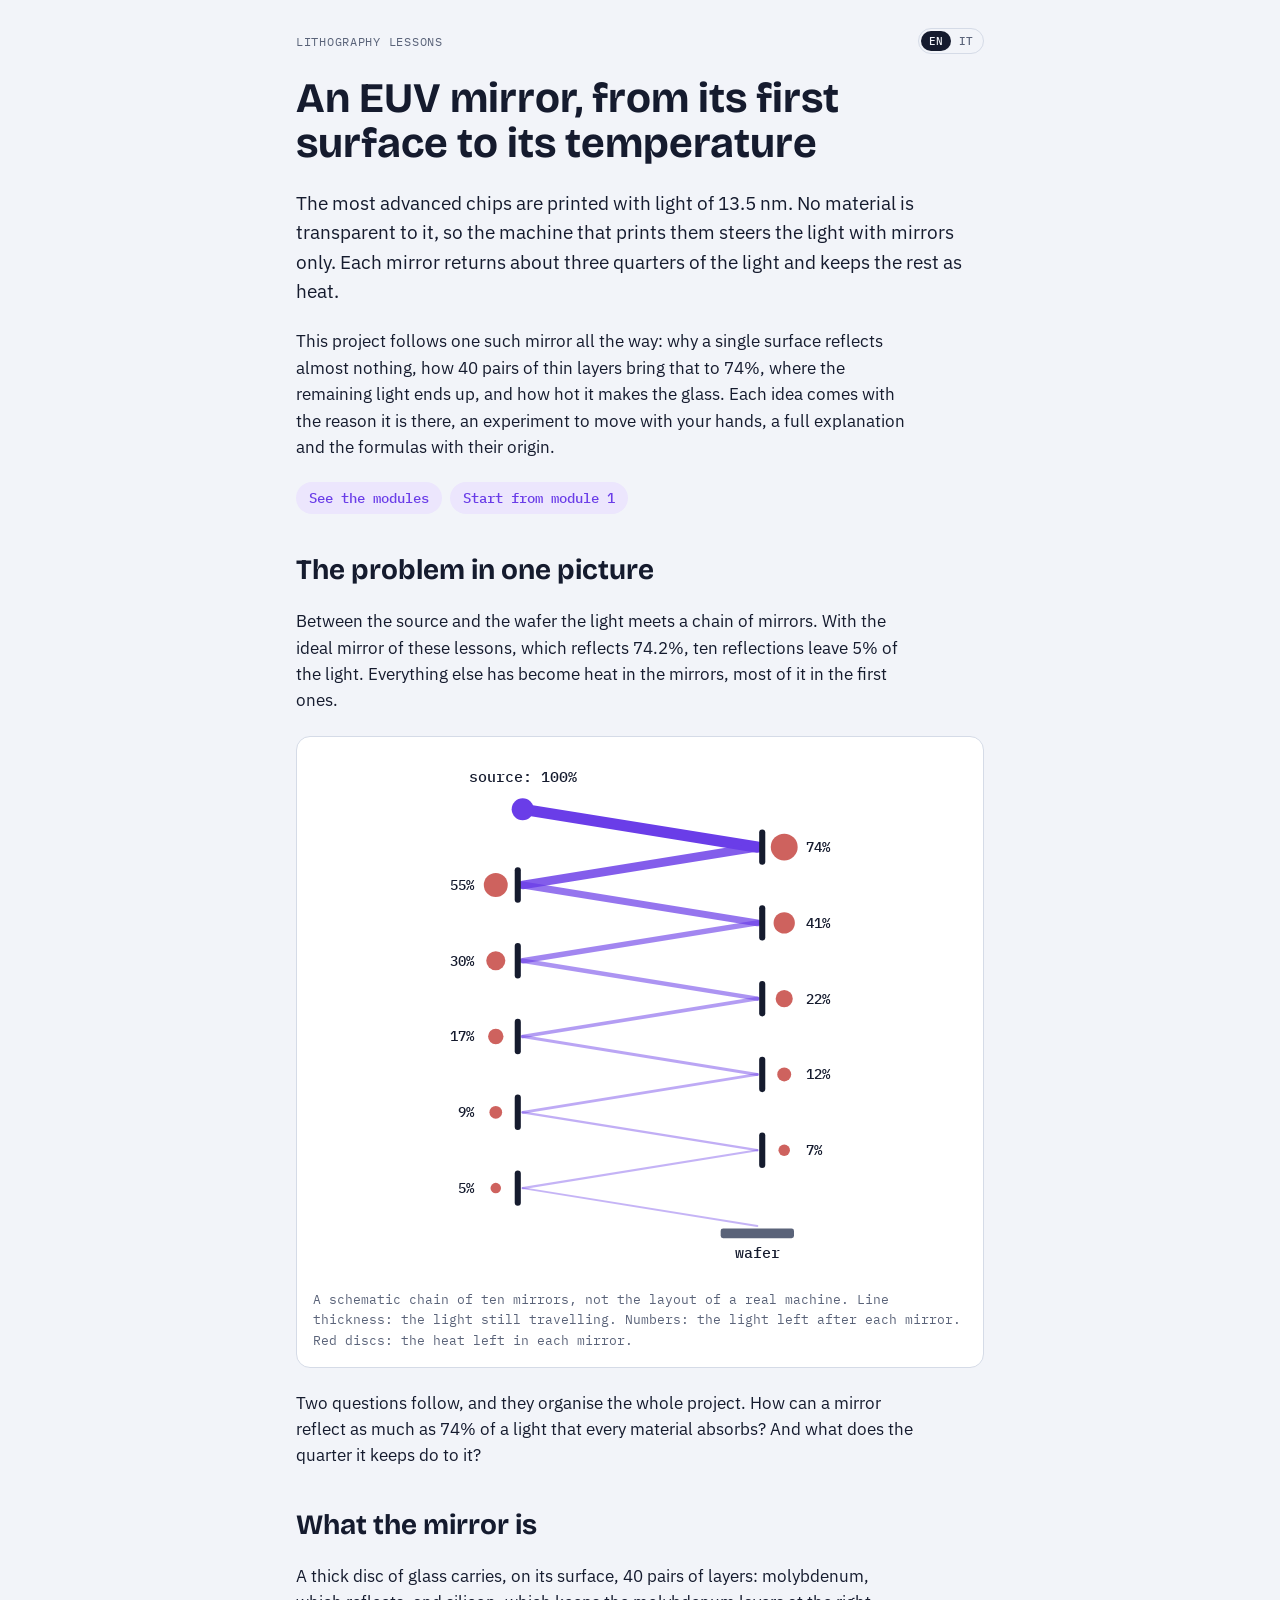
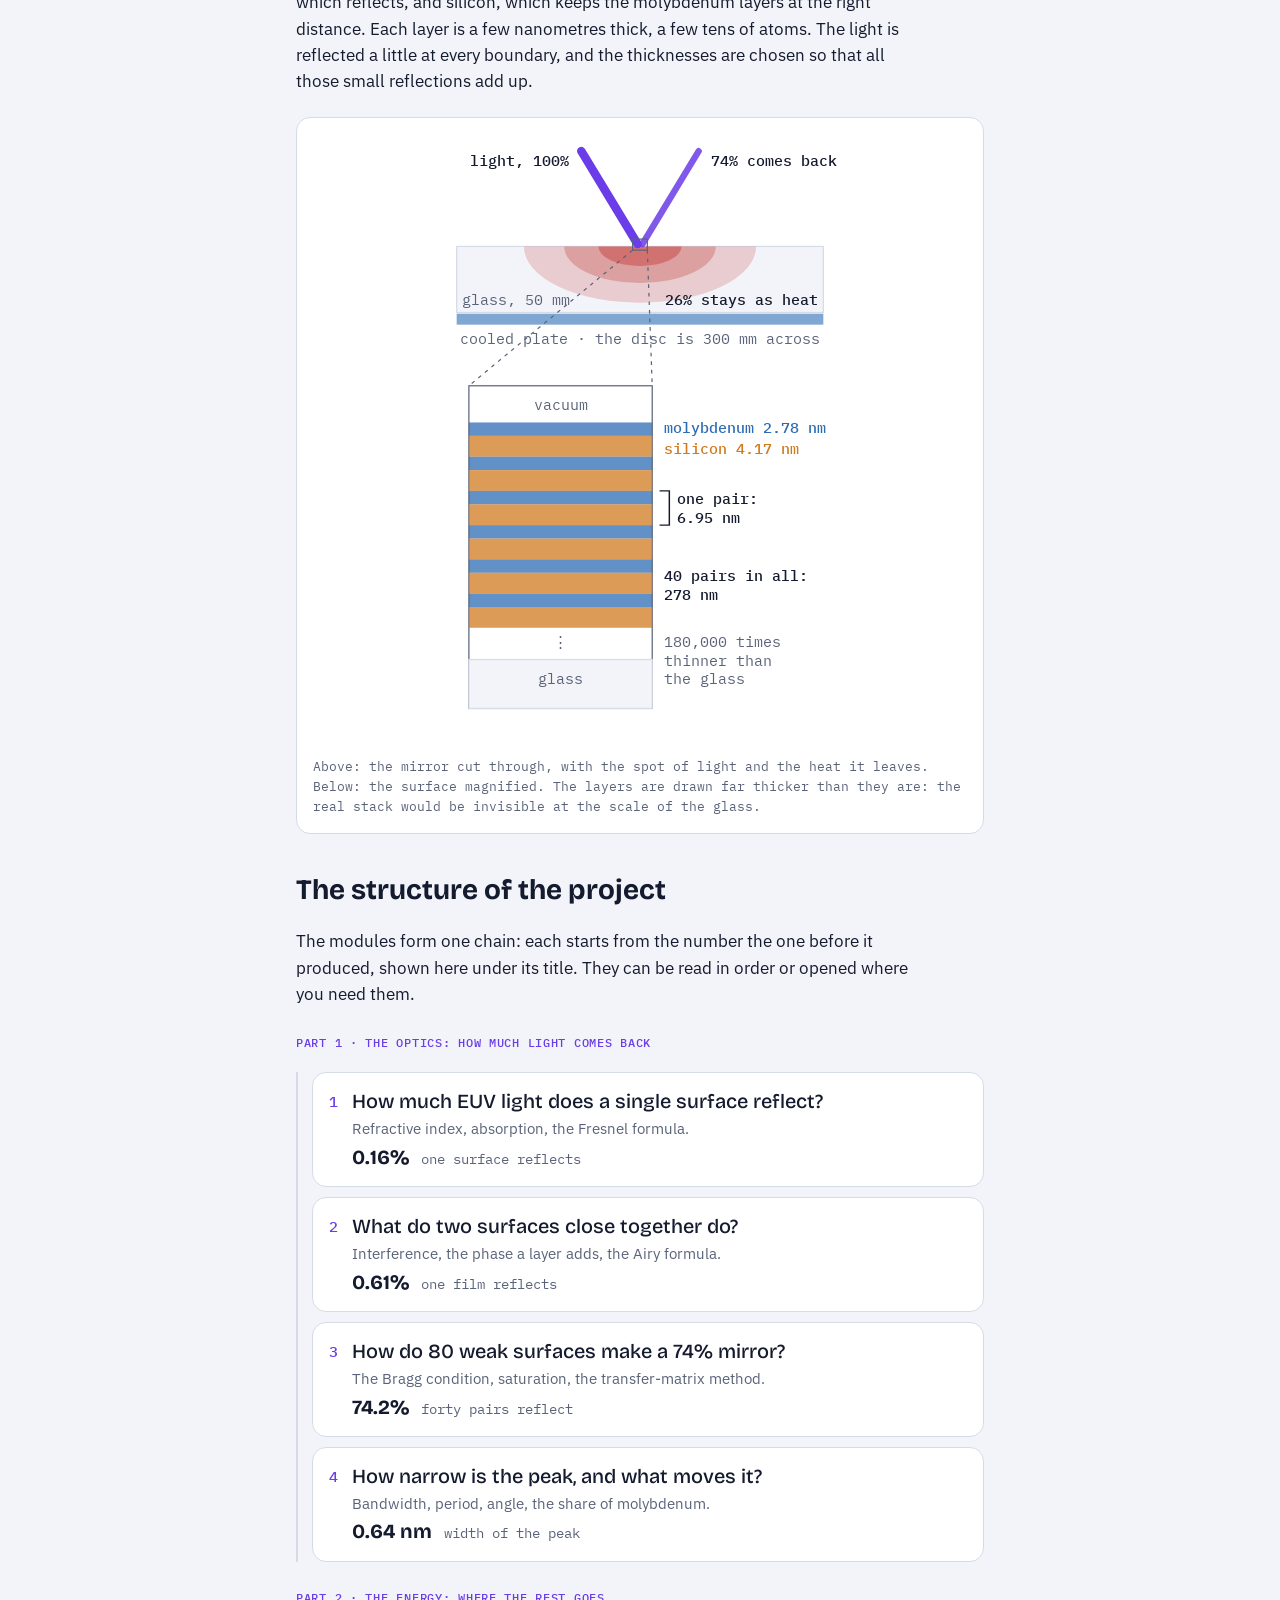
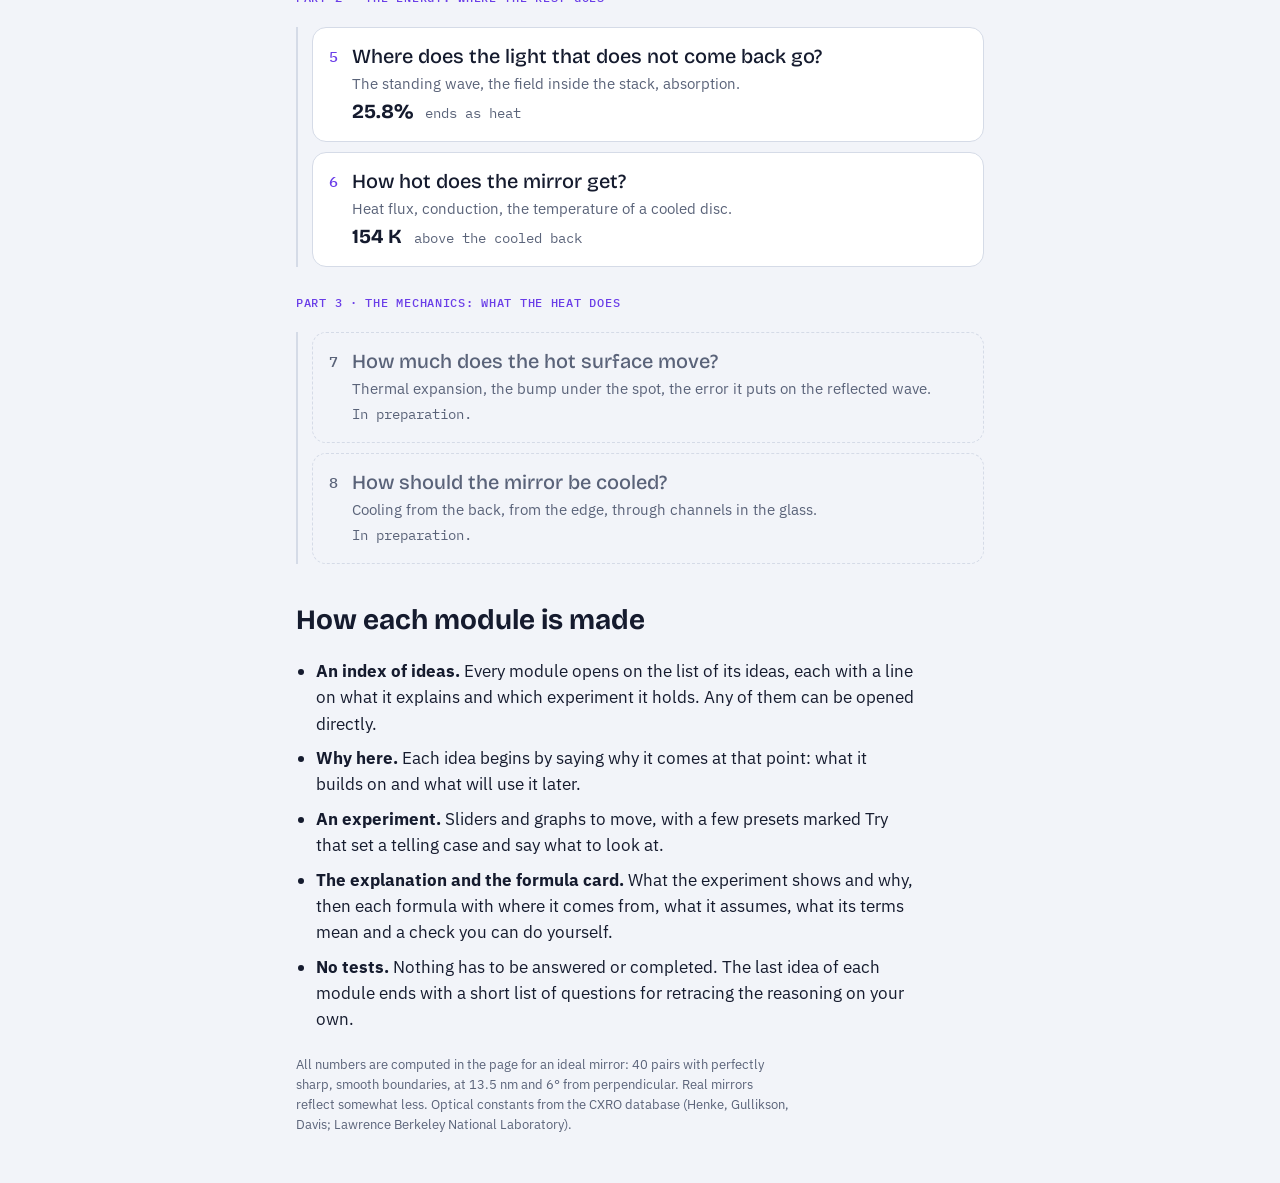
==== index.html @ 7a35fd62 "Rebuild the home page around the project and its structure Explains what the project follows, with t" ====
<!doctype html>
<html lang="en">
<head>
<meta charset="utf-8">
<meta name="viewport" content="width=device-width, initial-scale=1, viewport-fit=cover">
<title>Lithography Lessons</title>
<meta name="description" content="Interactive lessons on an EUV multilayer mirror: from the reflection of one surface to the heat it absorbs and its temperature.">
<meta name="theme-color" content="#F2F4F9" media="(prefers-color-scheme: light)">
<meta name="theme-color" content="#0E1220" media="(prefers-color-scheme: dark)">
<meta name="mobile-web-app-capable" content="yes">
<meta name="apple-mobile-web-app-capable" content="yes">
<meta name="apple-mobile-web-app-status-bar-style" content="default">
<meta name="apple-mobile-web-app-title" content="Litho Lessons">
<link rel="apple-touch-icon" href="icon-180.png">
<link rel="icon" href="icon-180.png">
<link rel="stylesheet" href="https://fonts.googleapis.com/css2?family=Bricolage+Grotesque:opsz,wght@12..96,500;12..96,700&family=IBM+Plex+Sans:wght@400;500;600&family=IBM+Plex+Mono:wght@400;500&display=swap">
<style>
:root {
  color-scheme: light;
  --bg: #F2F4F9; --surface: #FFFFFF; 
  --ink: #151B2E; --muted: #5A6379; --line: #D5DBE7;
  --accent: #6A3DE8; --accent-ink: #FFFFFF; --accent-soft: #ECE6FD;
  --mo: #2C6CB4; --si: #D07A1F;
  --good: #1B8656; --good-soft: #E0F3EA; --bad: #C23B36; --bad-soft: #FBE7E5;
  --display: "Bricolage Grotesque", "Trebuchet MS", sans-serif;
  --body: "IBM Plex Sans", "Segoe UI", system-ui, sans-serif;
  --mono: "IBM Plex Mono", ui-monospace, Menlo, monospace;
}
@media (prefers-color-scheme: dark) { :root:not([data-theme="light"]) {
  --bg: #0E1220; --surface: #171C2D; 
  --ink: #E8EBF5; --muted: #9AA3B9; --line: #2B3248;
  --accent: #A186FF; --accent-ink: #120B2E; --accent-soft: #261F47;
  --mo: #72AAE9; --si: #F0A558;
  --good: #4FC78D; --good-soft: #153527; --bad: #F27C74; --bad-soft: #3D1B1A;
  color-scheme: dark } }
:root[data-theme="dark"] {
  --bg: #0E1220; --surface: #171C2D; 
  --ink: #E8EBF5; --muted: #9AA3B9; --line: #2B3248;
  --accent: #A186FF; --accent-ink: #120B2E; --accent-soft: #261F47;
  --mo: #72AAE9; --si: #F0A558;
  --good: #4FC78D; --good-soft: #153527; --bad: #F27C74; --bad-soft: #3D1B1A;
  color-scheme: dark }

* { box-sizing: border-box; }
body { margin: 0; background: var(--bg); color: var(--ink); font-family: var(--body); font-size: 17px; line-height: 1.55; }
main { max-width: 720px; margin: 0 auto; padding: calc(28px + env(safe-area-inset-top, 0px)) 16px calc(48px + env(safe-area-inset-bottom, 0px)); display: flex; flex-direction: column; gap: 22px; }
main > * { min-width: 0; }
.bar { display: flex; justify-content: space-between; align-items: center; gap: 12px; }
.lang { display: inline-flex; border: 1px solid var(--line); border-radius: 999px; padding: 2px; }
.lang button { font: 500 11px var(--mono); border: 0; background: none; color: var(--muted); padding: 3px 8px; border-radius: 999px; cursor: pointer; }
.lang button[aria-pressed="true"] { background: var(--ink); color: var(--bg); }
.eyebrow { font: 12px var(--mono); letter-spacing: .06em; text-transform: uppercase; color: var(--muted); }
h1 { font-family: var(--display); font-weight: 700; font-size: clamp(30px, 6vw, 42px); line-height: 1.08; margin: 0; text-wrap: balance; }
h2 { font-family: var(--display); font-weight: 700; font-size: clamp(22px, 4.4vw, 28px); line-height: 1.15; margin: 18px 0 0; text-wrap: balance; }
p { margin: 0; max-width: 62ch; }
.lead { font-size: 19px; }
.jump { display: flex; flex-wrap: wrap; gap: 8px; }
.jump a { font: 500 14px var(--mono); color: var(--accent); background: var(--accent-soft); border-radius: 999px; padding: 7px 13px; text-decoration: none; }
figure { margin: 0; background: var(--surface); border: 1px solid var(--line); border-radius: 14px; padding: 16px; display: flex; flex-direction: column; gap: 12px; }
figure svg { display: block; width: 100%; max-width: 440px; height: auto; margin: 0 auto; }
figcaption { font-size: 13px; color: var(--muted); font-family: var(--mono); }
svg text { font: 500 12px var(--mono); fill: var(--ink); }
svg text.dim { fill: var(--muted); font-weight: 400; }
svg text.num { font-size: 11.5px; }
svg text.tmo { fill: var(--mo); } svg text.tsi { fill: var(--si); }
svg .beam { stroke: var(--accent); stroke-linecap: round; }
svg .src { fill: var(--accent); }
svg .mir { stroke: var(--ink); stroke-width: 5; stroke-linecap: round; }
svg .heat, svg .hot { fill: var(--bad); }
svg .heat { opacity: .8; }
svg .wafer { fill: var(--muted); }
svg .glass { fill: var(--bg); stroke: var(--line); }
svg .cool { fill: var(--mo); opacity: .6; }
svg .mo { fill: var(--mo); opacity: .75; } svg .si { fill: var(--si); opacity: .75; }
svg .zoom, svg .panel { fill: none; stroke: var(--muted); stroke-width: 1; }
svg .zl { stroke: var(--muted); stroke-width: 1; stroke-dasharray: 3 4; }
svg .brace { fill: none; stroke: var(--ink); stroke-width: 1.2; }
.part { font: 500 12px var(--mono); letter-spacing: .06em; text-transform: uppercase; color: var(--accent); margin-top: 6px; }
.list { list-style: none; margin: 0; padding: 0 0 0 14px; display: flex; flex-direction: column; gap: 10px; border-left: 2px solid var(--line); }
.mod { display: grid; grid-template-columns: auto 1fr; gap: 4px 14px; padding: 16px; border-radius: 14px; border: 1px solid var(--line); background: var(--surface); color: var(--ink); text-decoration: none; }
a.mod:hover { border-color: var(--accent); }
.mod .n { grid-row: span 3; font: 500 15px var(--mono); color: var(--accent); padding-top: 3px; }
.mod b { font-family: var(--display); font-weight: 500; font-size: 20px; line-height: 1.2; }
.mod .what { color: var(--muted); font-size: 15px; }
.mod .key { font-size: 14px; font-family: var(--mono); color: var(--muted); }
.mod .key strong { font: 700 20px var(--display); color: var(--ink); margin-right: 4px; }
.mod .key em { font-style: normal; }
.mod.soon { background: transparent; border-style: dashed; }
.mod.soon .n, .mod.soon b { color: var(--muted); }
.how { margin: 0; padding-left: 1.2em; display: flex; flex-direction: column; gap: 8px; max-width: 62ch; }
.foot { font-size: 13px; color: var(--muted); }
:focus-visible { outline: 3px solid var(--accent); outline-offset: 2px; }
</style>
</head>
<body>
<main>
  <div class="bar"><div class="eyebrow">Lithography Lessons</div><span class="lang" id="t-lang" role="group" aria-label="Language"><button data-l="en">EN</button><button data-l="it">IT</button></span></div>
  <h1>An EUV mirror, from its first surface to its temperature</h1>
  <p class="lead">The most advanced chips are printed with light of 13.5 nm. No material is transparent to it, so the machine that prints them steers the light with mirrors only. Each mirror returns about three quarters of the light and keeps the rest as heat.</p>
  <p>This project follows one such mirror all the way: why a single surface reflects almost nothing, how 40 pairs of thin layers bring that to 74%, where the remaining light ends up, and how hot it makes the glass. Each idea comes with the reason it is there, an experiment to move with your hands, a full explanation and the formulas with their origin.</p>
  <div class="jump"><a href="#map">See the modules</a><a href="module-1.html">Start from module 1</a></div>
  <h2>The problem in one picture</h2>
  <p>Between the source and the wafer the light meets a chain of mirrors. With the ideal mirror of these lessons, which reflects 74.2%, ten reflections leave 5% of the light. Everything else has become heat in the mirrors, most of it in the first ones.</p>
  <figure>
    <svg viewBox="0 0 360 430" role="img" aria-labelledby="f1t"><title id="f1t">Light bouncing along ten mirrors, weaker after each one, with the heat left in each mirror.</title>
    <line class="beam" x1="84" y1="46" x2="276" y2="77" stroke-width="9.2" opacity="1.00"/>
    <line class="beam" x1="276" y1="77" x2="84" y2="108" stroke-width="7.1" opacity="0.83"/>
    <line class="beam" x1="84" y1="108" x2="276" y2="139" stroke-width="5.6" opacity="0.71"/>
    <line class="beam" x1="276" y1="139" x2="84" y2="170" stroke-width="4.5" opacity="0.62"/>
    <line class="beam" x1="84" y1="170" x2="276" y2="201" stroke-width="3.6" opacity="0.55"/>
    <line class="beam" x1="276" y1="201" x2="84" y2="232" stroke-width="3.0" opacity="0.50"/>
    <line class="beam" x1="84" y1="232" x2="276" y2="263" stroke-width="2.5" opacity="0.46"/>
    <line class="beam" x1="276" y1="263" x2="84" y2="294" stroke-width="2.2" opacity="0.43"/>
    <line class="beam" x1="84" y1="294" x2="276" y2="325" stroke-width="1.9" opacity="0.41"/>
    <line class="beam" x1="276" y1="325" x2="84" y2="356" stroke-width="1.7" opacity="0.39"/>
    <line class="beam" x1="84" y1="356" x2="276" y2="387" stroke-width="1.6" opacity="0.38"/>
    <circle class="src" cx="84" cy="46" r="9"/>
    <text x="84" y="24" text-anchor="middle">source: 100%</text>
    <line class="mir" x1="280" y1="65" x2="280" y2="89"/>
    <circle class="heat" cx="298" cy="77" r="11.0"/>
    <text class="num" x="316" y="81" text-anchor="start">74%</text>
    <line class="mir" x1="80" y1="96" x2="80" y2="120"/>
    <circle class="heat" cx="62" cy="108" r="9.8"/>
    <text class="num" x="44" y="112" text-anchor="end">55%</text>
    <line class="mir" x1="280" y1="127" x2="280" y2="151"/>
    <circle class="heat" cx="298" cy="139" r="8.7"/>
    <text class="num" x="316" y="143" text-anchor="start">41%</text>
    <line class="mir" x1="80" y1="158" x2="80" y2="182"/>
    <circle class="heat" cx="62" cy="170" r="7.8"/>
    <text class="num" x="44" y="174" text-anchor="end">30%</text>
    <line class="mir" x1="280" y1="189" x2="280" y2="213"/>
    <circle class="heat" cx="298" cy="201" r="7.0"/>
    <text class="num" x="316" y="205" text-anchor="start">22%</text>
    <line class="mir" x1="80" y1="220" x2="80" y2="244"/>
    <circle class="heat" cx="62" cy="232" r="6.3"/>
    <text class="num" x="44" y="236" text-anchor="end">17%</text>
    <line class="mir" x1="280" y1="251" x2="280" y2="275"/>
    <circle class="heat" cx="298" cy="263" r="5.7"/>
    <text class="num" x="316" y="267" text-anchor="start">12%</text>
    <line class="mir" x1="80" y1="282" x2="80" y2="306"/>
    <circle class="heat" cx="62" cy="294" r="5.2"/>
    <text class="num" x="44" y="298" text-anchor="end">9%</text>
    <line class="mir" x1="280" y1="313" x2="280" y2="337"/>
    <circle class="heat" cx="298" cy="325" r="4.7"/>
    <text class="num" x="316" y="329" text-anchor="start">7%</text>
    <line class="mir" x1="80" y1="344" x2="80" y2="368"/>
    <circle class="heat" cx="62" cy="356" r="4.3"/>
    <text class="num" x="44" y="360" text-anchor="end">5%</text>
    <rect class="wafer" x="246" y="389" width="60" height="8" rx="2"/>
    <text x="276" y="413" text-anchor="middle">wafer</text>
    </svg>
    <figcaption>A schematic chain of ten mirrors, not the layout of a real machine. Line thickness: the light still travelling. Numbers: the light left after each mirror. Red discs: the heat left in each mirror.</figcaption>
  </figure>
  <p>Two questions follow, and they organise the whole project. How can a mirror reflect as much as 74% of a light that every material absorbs? And what does the quarter it keeps do to it?</p>
  <h2>What the mirror is</h2>
  <p>A thick disc of glass carries, on its surface, 40 pairs of layers: molybdenum, which reflects, and silicon, which keeps the molybdenum layers at the right distance. Each layer is a few nanometres thick, a few tens of atoms. The light is reflected a little at every boundary, and the thicknesses are chosen so that all those small reflections add up.</p>
  <figure>
    <svg viewBox="0 0 360 500" role="img" aria-labelledby="f2t"><title id="f2t">A disc of glass on a cooled plate, with a magnified view of the 40 pairs of layers on its surface.</title>
    <defs><clipPath id="gl"><rect x="30" y="92" width="300" height="54"/></clipPath></defs>
    <rect class="glass" x="30" y="92" width="300" height="54"/>
    <ellipse class="hot" cx="180" cy="92" rx="95" ry="46" opacity="0.22" clip-path="url(#gl)"/>
    <ellipse class="hot" cx="180" cy="92" rx="62" ry="30" opacity="0.3" clip-path="url(#gl)"/>
    <ellipse class="hot" cx="180" cy="92" rx="34" ry="16" opacity="0.45" clip-path="url(#gl)"/>
    <rect class="cool" x="30" y="147" width="300" height="9"/>
    <line class="beam" x1="132" y1="14" x2="178" y2="90" stroke-width="7"/><line class="beam" x1="182" y1="90" x2="228" y2="14" stroke-width="5.2" opacity=".85"/>
    <text x="122" y="26" text-anchor="end">light, 100%</text>
    <text x="238" y="26">74% comes back</text>
    <text x="326" y="140" text-anchor="end">26% stays as heat</text>
    <text class="dim" x="34" y="140">glass, 50 mm</text>
    <text class="dim" x="180" y="172" text-anchor="middle">cooled plate · the disc is 300 mm across</text>
    <rect class="zoom" x="174" y="86" width="12" height="9"/><line class="zl" x1="174" y1="95" x2="40" y2="206"/><line class="zl" x1="186" y1="95" x2="190" y2="206"/>
    <rect class="panel" x="40" y="206" width="150" height="264"/>
    <text class="dim" x="115" y="226" text-anchor="middle">vacuum</text>
    <rect class="mo" x="40" y="236" width="150" height="11"/><rect class="si" x="40" y="247" width="150" height="17"/>
    <rect class="mo" x="40" y="264" width="150" height="11"/><rect class="si" x="40" y="275" width="150" height="17"/>
    <rect class="mo" x="40" y="292" width="150" height="11"/><rect class="si" x="40" y="303" width="150" height="17"/>
    <rect class="mo" x="40" y="320" width="150" height="11"/><rect class="si" x="40" y="331" width="150" height="17"/>
    <rect class="mo" x="40" y="348" width="150" height="11"/><rect class="si" x="40" y="359" width="150" height="17"/>
    <rect class="mo" x="40" y="376" width="150" height="11"/><rect class="si" x="40" y="387" width="150" height="17"/>
    <text class="dim" x="115" y="420" text-anchor="middle">⋮</text>
    <rect class="glass" x="40" y="430" width="150" height="40"/>
    <text class="dim" x="115" y="450" text-anchor="middle">glass</text>
    <text x="200" y="245" class="tmo">molybdenum 2.78 nm</text><text x="200" y="262" class="tsi">silicon 4.17 nm</text>
    <path class="brace" d="M196 292 h8 v28 h-8"/><text x="210" y="303">one pair:</text><text x="210" y="318">6.95 nm</text>
    <text x="200" y="366">40 pairs in all:</text><text x="200" y="381">278 nm</text>
    <text class="dim" x="200" y="420">180,000 times</text><text class="dim" x="200" y="435">thinner than</text><text class="dim" x="200" y="450">the glass</text>
    </svg>
    <figcaption>Above: the mirror cut through, with the spot of light and the heat it leaves. Below: the surface magnified. The layers are drawn far thicker than they are: the real stack would be invisible at the scale of the glass.</figcaption>
  </figure>
  <h2 id="map">The structure of the project</h2>
  <p>The modules form one chain: each starts from the number the one before it produced, shown here under its title. They can be read in order or opened where you need them.</p>
  <div class="part">Part 1 · The optics: how much light comes back</div>
  <ul class="list">
    <li><a class="mod" href="module-1.html"><span class="n">1</span><b>How much EUV light does a single surface reflect?</b><span class="what">Refractive index, absorption, the Fresnel formula.</span><span class="key"><strong>0.16%</strong> <em>one surface reflects</em></span></a></li>
    <li><a class="mod" href="module-2.html"><span class="n">2</span><b>What do two surfaces close together do?</b><span class="what">Interference, the phase a layer adds, the Airy formula.</span><span class="key"><strong>0.61%</strong> <em>one film reflects</em></span></a></li>
    <li><a class="mod" href="module-3.html"><span class="n">3</span><b>How do 80 weak surfaces make a 74% mirror?</b><span class="what">The Bragg condition, saturation, the transfer-matrix method.</span><span class="key"><strong>74.2%</strong> <em>forty pairs reflect</em></span></a></li>
    <li><a class="mod" href="module-4.html"><span class="n">4</span><b>How narrow is the peak, and what moves it?</b><span class="what">Bandwidth, period, angle, the share of molybdenum.</span><span class="key"><strong>0.64 nm</strong> <em>width of the peak</em></span></a></li>
  </ul>
  <div class="part">Part 2 · The energy: where the rest goes</div>
  <ul class="list">
    <li><a class="mod" href="module-5.html"><span class="n">5</span><b>Where does the light that does not come back go?</b><span class="what">The standing wave, the field inside the stack, absorption.</span><span class="key"><strong>25.8%</strong> <em>ends as heat</em></span></a></li>
    <li><a class="mod" href="module-6.html"><span class="n">6</span><b>How hot does the mirror get?</b><span class="what">Heat flux, conduction, the temperature of a cooled disc.</span><span class="key"><strong>154 K</strong> <em>above the cooled back</em></span></a></li>
  </ul>
  <div class="part">Part 3 · The mechanics: what the heat does</div>
  <ul class="list">
    <li><div class="mod soon"><span class="n">7</span><b>How much does the hot surface move?</b><span class="what">Thermal expansion, the bump under the spot, the error it puts on the reflected wave.</span><span class="key"><em>In preparation.</em></span></div></li>
    <li><div class="mod soon"><span class="n">8</span><b>How should the mirror be cooled?</b><span class="what">Cooling from the back, from the edge, through channels in the glass.</span><span class="key"><em>In preparation.</em></span></div></li>
  </ul>
  <h2>How each module is made</h2>
  <ul class="how">
    <li><strong>An index of ideas.</strong> Every module opens on the list of its ideas, each with a line on what it explains and which experiment it holds. Any of them can be opened directly.</li>
    <li><strong>Why here.</strong> Each idea begins by saying why it comes at that point: what it builds on and what will use it later.</li>
    <li><strong>An experiment.</strong> Sliders and graphs to move, with a few presets marked Try that set a telling case and say what to look at.</li>
    <li><strong>The explanation and the formula card.</strong> What the experiment shows and why, then each formula with where it comes from, what it assumes, what its terms mean and a check you can do yourself.</li>
    <li><strong>No tests.</strong> Nothing has to be answered or completed. The last idea of each module ends with a short list of questions for retracing the reasoning on your own.</li>
  </ul>
  <p class="foot">All numbers are computed in the page for an ideal mirror: 40 pairs with perfectly sharp, smooth boundaries, at 13.5 nm and 6° from perpendicular. Real mirrors reflect somewhat less. Optical constants from the CXRO database (Henke, Gullikson, Davis; Lawrence Berkeley National Laboratory).</p>
</main>
<script>
// Italian strings keyed by their English source; the choice is shared with the lesson pages.
const IT = {
  "Light bouncing along ten mirrors, weaker after each one, with the heat left in each mirror.": "Luce che rimbalza lungo dieci specchi, più debole dopo ciascuno, con il calore lasciato in ogni specchio.",
  "source: 100%": "sorgente: 100%",
  "wafer": "wafer",
  "A disc of glass on a cooled plate, with a magnified view of the 40 pairs of layers on its surface.": "Un disco di vetro su una piastra raffreddata, con una vista ingrandita delle 40 coppie di strati sulla sua superficie.",
  "light, 100%": "luce, 100%",
  "74% comes back": "torna il 74%",
  "26% stays as heat": "il 26% resta: calore",
  "glass, 50 mm": "vetro, 50 mm",
  "cooled plate · the disc is 300 mm across": "piastra raffreddata · il disco è largo 300 mm",
  "vacuum": "vuoto",
  "glass": "vetro",
  "molybdenum 2.78 nm": "molibdeno 2,78 nm",
  "silicon 4.17 nm": "silicio 4,17 nm",
  "one pair:": "una coppia:",
  "6.95 nm": "6,95 nm",
  "40 pairs in all:": "40 coppie in tutto:",
  "278 nm": "278 nm",
  "180,000 times": "180.000 volte",
  "thinner than": "più sottile",
  "the glass": "del vetro",
  "How much EUV light does a single surface reflect?": "Quanta luce EUV riflette una singola superficie?",
  "Refractive index, absorption, the Fresnel formula.": "Indice di rifrazione, assorbimento, formula di Fresnel.",
  "one surface reflects": "riflette una superficie",
  "What do two surfaces close together do?": "Cosa fanno due superfici vicine?",
  "Interference, the phase a layer adds, the Airy formula.": "Interferenza, fase aggiunta da uno strato, formula di Airy.",
  "one film reflects": "riflette un film",
  "How do 80 weak surfaces make a 74% mirror?": "Come fanno 80 superfici deboli a dare uno specchio al 74%?",
  "The Bragg condition, saturation, the transfer-matrix method.": "Condizione di Bragg, saturazione, metodo delle matrici di trasferimento.",
  "forty pairs reflect": "riflettono quaranta coppie",
  "How narrow is the peak, and what moves it?": "Quanto è stretto il picco, e cosa lo sposta?",
  "Bandwidth, period, angle, the share of molybdenum.": "Larghezza di banda, periodo, angolo, quota di molibdeno.",
  "width of the peak": "larghezza del picco",
  "Where does the light that does not come back go?": "Dove finisce la luce che non torna indietro?",
  "The standing wave, the field inside the stack, absorption.": "Onda stazionaria, campo dentro lo stack, assorbimento.",
  "ends as heat": "finisce in calore",
  "How hot does the mirror get?": "Quanto si scalda lo specchio?",
  "Heat flux, conduction, the temperature of a cooled disc.": "Flusso di calore, conduzione, temperatura di un disco raffreddato.",
  "above the cooled back": "sopra il retro raffreddato",
  "0.16%": "0,16%",
  "0.61%": "0,61%",
  "74.2%": "74,2%",
  "0.64 nm": "0,64 nm",
  "25.8%": "25,8%",
  "In preparation.": "In preparazione.",
  "Lithography Lessons": "Lezioni di litografia",
  "An EUV mirror, from its first surface to its temperature": "Uno specchio EUV, dalla prima superficie alla sua temperatura",
  "The most advanced chips are printed with light of 13.5 nm. No material is transparent to it, so the machine that prints them steers the light with mirrors only. Each mirror returns about three quarters of the light and keeps the rest as heat.": "I chip più avanzati sono stampati con luce a 13,5 nm. Nessun materiale è trasparente a questa luce, quindi la macchina che li stampa la guida solo con specchi. Ogni specchio restituisce circa tre quarti della luce e trattiene il resto come calore.",
  "This project follows one such mirror all the way: why a single surface reflects almost nothing, how 40 pairs of thin layers bring that to 74%, where the remaining light ends up, and how hot it makes the glass. Each idea comes with the reason it is there, an experiment to move with your hands, a full explanation and the formulas with their origin.": "Questo progetto segue uno di questi specchi fino in fondo: perché una singola superficie non riflette quasi nulla, come 40 coppie di strati sottili portano quel valore al 74%, dove finisce la luce restante, e quanto scalda il vetro. Ogni idea arriva con il motivo per cui è lì, un esperimento da muovere con le mani, una spiegazione completa e le formule con la loro origine.",
  "See the modules": "Vedi i moduli",
  "Start from module 1": "Inizia dal modulo 1",
  "The problem in one picture": "Il problema in un'immagine",
  "Between the source and the wafer the light meets a chain of mirrors. With the ideal mirror of these lessons, which reflects 74.2%, ten reflections leave 5% of the light. Everything else has become heat in the mirrors, most of it in the first ones.": "Tra la sorgente e il wafer la luce incontra una catena di specchi. Con lo specchio ideale di queste lezioni, che riflette il 74,2%, dieci riflessioni lasciano il 5% della luce. Tutto il resto è diventato calore negli specchi, la maggior parte nei primi.",
  "A schematic chain of ten mirrors, not the layout of a real machine. Line thickness: the light still travelling. Numbers: the light left after each mirror. Red discs: the heat left in each mirror.": "Una catena schematica di dieci specchi, non la disposizione di una macchina vera. Spessore della linea: la luce ancora in viaggio. Numeri: la luce rimasta dopo ogni specchio. Dischi rossi: il calore lasciato in ogni specchio.",
  "Two questions follow, and they organise the whole project. How can a mirror reflect as much as 74% of a light that every material absorbs? And what does the quarter it keeps do to it?": "Ne seguono due domande, e organizzano tutto il progetto. Come può uno specchio riflettere ben il 74% di una luce che ogni materiale assorbe? E cosa gli fa il quarto che trattiene?",
  "What the mirror is": "Com'è fatto lo specchio",
  "A thick disc of glass carries, on its surface, 40 pairs of layers: molybdenum, which reflects, and silicon, which keeps the molybdenum layers at the right distance. Each layer is a few nanometres thick, a few tens of atoms. The light is reflected a little at every boundary, and the thicknesses are chosen so that all those small reflections add up.": "Un disco spesso di vetro porta, sulla superficie, 40 coppie di strati: molibdeno, che riflette, e silicio, che tiene gli strati di molibdeno alla distanza giusta. Ogni strato è spesso pochi nanometri, poche decine di atomi. La luce si riflette un poco a ogni confine, e gli spessori sono scelti in modo che tutte quelle piccole riflessioni si sommino.",
  "Above: the mirror cut through, with the spot of light and the heat it leaves. Below: the surface magnified. The layers are drawn far thicker than they are: the real stack would be invisible at the scale of the glass.": "Sopra: lo specchio in sezione, con la macchia di luce e il calore che lascia. Sotto: la superficie ingrandita. Gli strati sono disegnati molto più spessi di quanto sono: lo stack vero sarebbe invisibile alla scala del vetro.",
  "The structure of the project": "La struttura del progetto",
  "The modules form one chain: each starts from the number the one before it produced, shown here under its title. They can be read in order or opened where you need them.": "I moduli formano un'unica catena: ciascuno parte dal numero prodotto da quello precedente, mostrato qui sotto il suo titolo. Si possono leggere in ordine o aprire dove serve.",
  "Part 1 · The optics: how much light comes back": "Parte 1 · L'ottica: quanta luce torna indietro",
  "Part 2 · The energy: where the rest goes": "Parte 2 · L'energia: dove va il resto",
  "Part 3 · The mechanics: what the heat does": "Parte 3 · La meccanica: cosa fa il calore",
  "How much does the hot surface move?": "Di quanto si muove la superficie calda?",
  "Thermal expansion, the bump under the spot, the error it puts on the reflected wave.": "Dilatazione termica, il rigonfiamento sotto la macchia, l'errore che introduce nell'onda riflessa.",
  "How should the mirror be cooled?": "Come va raffreddato lo specchio?",
  "Cooling from the back, from the edge, through channels in the glass.": "Raffreddamento dal retro, dal bordo, con canali nel vetro.",
  "How each module is made": "Com'è fatto ogni modulo",
  "<strong>An index of ideas.</strong> Every module opens on the list of its ideas, each with a line on what it explains and which experiment it holds. Any of them can be opened directly.": "<strong>Un indice di idee.</strong> Ogni modulo si apre sull'elenco delle sue idee, ciascuna con una riga su cosa spiega e quale esperimento contiene. Si può aprire direttamente una qualsiasi.",
  "<strong>Why here.</strong> Each idea begins by saying why it comes at that point: what it builds on and what will use it later.": "<strong>Perché qui.</strong> Ogni idea comincia dicendo perché arriva in quel punto: su cosa si appoggia e cosa la userà più avanti.",
  "<strong>An experiment.</strong> Sliders and graphs to move, with a few presets marked Try that set a telling case and say what to look at.": "<strong>Un esperimento.</strong> Cursori e grafici da muovere, con alcune impostazioni pronte marcate Prova che mostrano un caso significativo e dicono cosa guardare.",
  "<strong>The explanation and the formula card.</strong> What the experiment shows and why, then each formula with where it comes from, what it assumes, what its terms mean and a check you can do yourself.": "<strong>La spiegazione e la scheda della formula.</strong> Cosa mostra l'esperimento e perché, poi ogni formula con la sua origine, le sue ipotesi, il significato dei termini e un controllo che puoi fare da te.",
  "<strong>No tests.</strong> Nothing has to be answered or completed. The last idea of each module ends with a short list of questions for retracing the reasoning on your own.": "<strong>Nessuna prova.</strong> Non c'è nulla da rispondere o da completare. L'ultima idea di ogni modulo si chiude con un breve elenco di domande per ripercorrere il ragionamento da soli.",
  "All numbers are computed in the page for an ideal mirror: 40 pairs with perfectly sharp, smooth boundaries, at 13.5 nm and 6° from perpendicular. Real mirrors reflect somewhat less. Optical constants from the CXRO database (Henke, Gullikson, Davis; Lawrence Berkeley National Laboratory).": "Tutti i numeri sono calcolati nella pagina per uno specchio ideale: 40 coppie con confini perfettamente netti e lisci, a 13,5 nm e 6° dalla perpendicolare. Gli specchi veri riflettono un po' meno. Costanti ottiche dal database CXRO (Henke, Gullikson, Davis; Lawrence Berkeley National Laboratory)."
};
const LANG_KEY = "litho-lang";
let lang = "en";
try { lang = localStorage.getItem(LANG_KEY) || ((navigator.language || "").toLowerCase().startsWith("it") ? "it" : "en"); } catch (e) {}
const tEls = [...document.querySelectorAll("h1, h2, p, figcaption, title, svg text, .how li, .part, .jump a, .mod b, .mod .what, .mod strong, .mod em, .eyebrow")].map(e => [e, e.innerHTML]);
function translateDom() {
  document.documentElement.lang = lang;
  tEls.forEach(([e, en]) => e.innerHTML = (lang === "it" && IT[en]) || en);
  [...document.getElementById("t-lang").children].forEach(b => b.setAttribute("aria-pressed", b.dataset.l === lang));
}
[...document.getElementById("t-lang").children].forEach(b => b.onclick = () => { lang = b.dataset.l; try { localStorage.setItem(LANG_KEY, lang); } catch (e) {} translateDom(); });
translateDom();
</script>
</body>
</html>
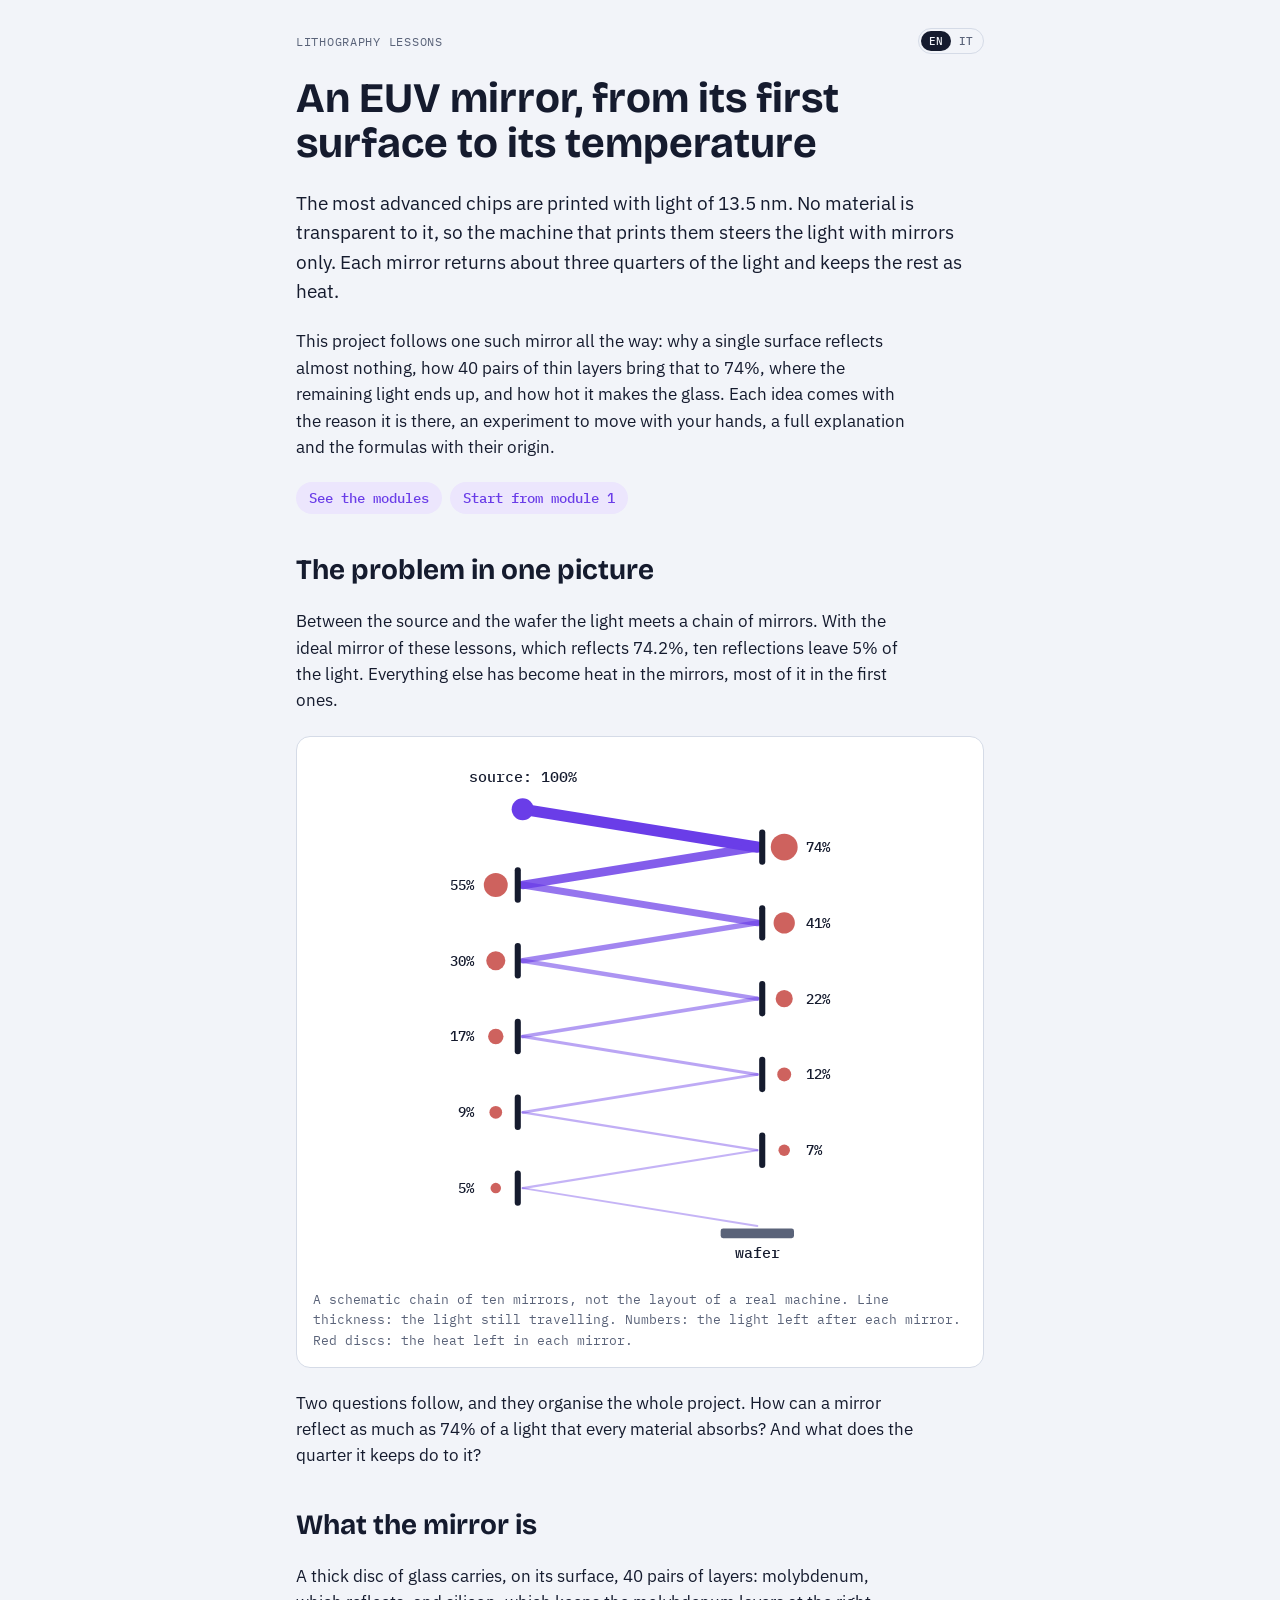
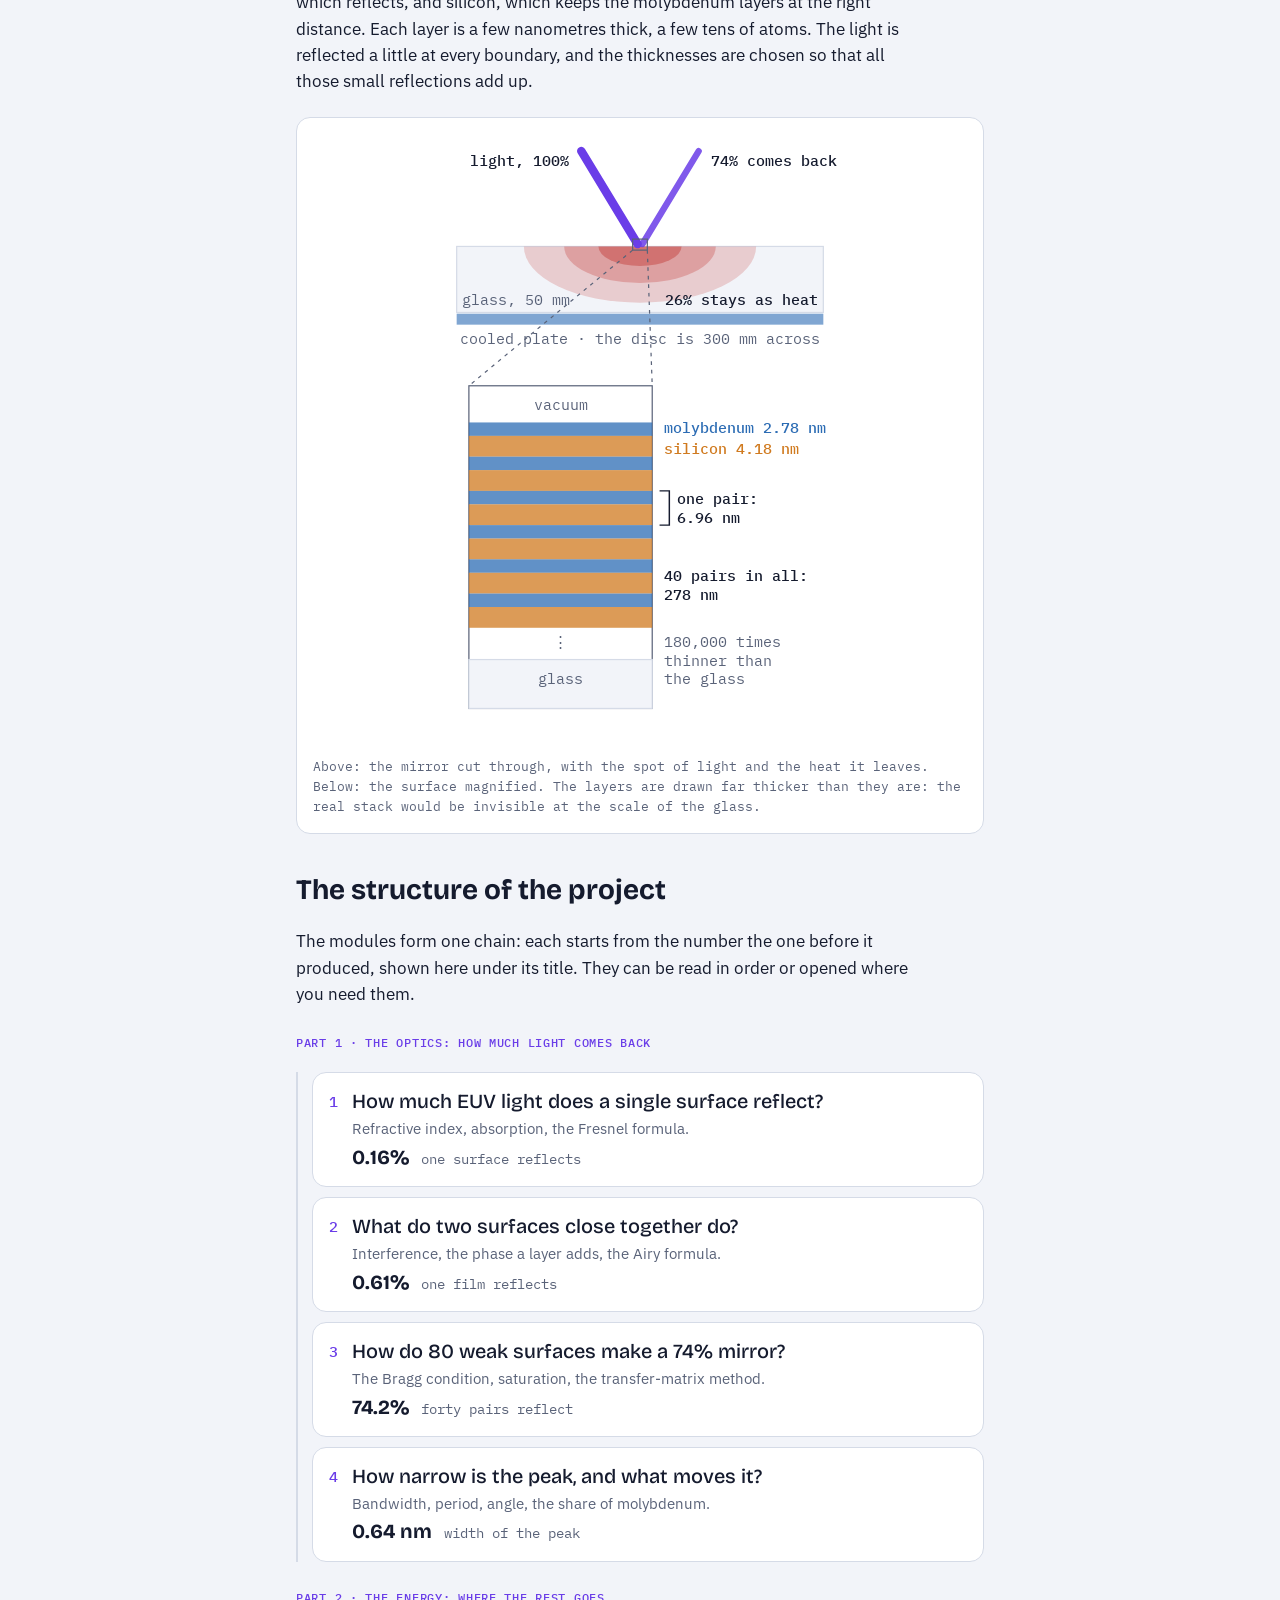
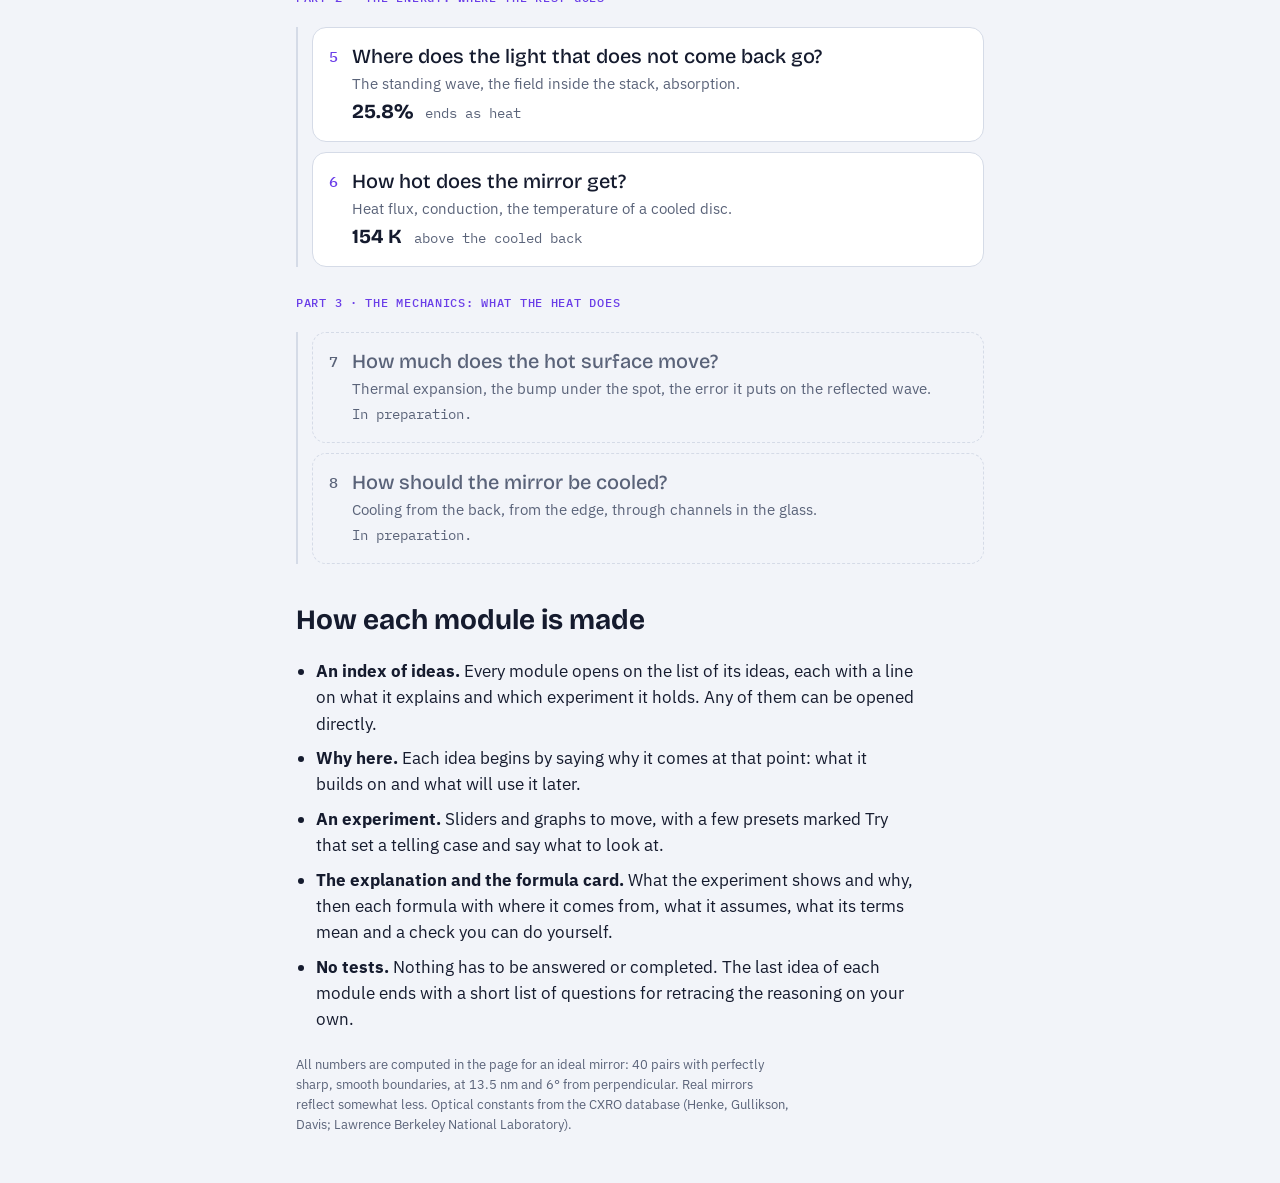
==== commit 11e0df43: "Apply review corrections to module 6 and the home, and explain the period kept in module 4 Co-Author" ====
--- a/index.html
+++ b/index.html
@@ -180,8 +180,8 @@
     <text class="dim" x="115" y="420" text-anchor="middle">⋮</text>
     <rect class="glass" x="40" y="430" width="150" height="40"/>
     <text class="dim" x="115" y="450" text-anchor="middle">glass</text>
-    <text x="200" y="245" class="tmo">molybdenum 2.78 nm</text><text x="200" y="262" class="tsi">silicon 4.17 nm</text>
-    <path class="brace" d="M196 292 h8 v28 h-8"/><text x="210" y="303">one pair:</text><text x="210" y="318">6.95 nm</text>
+    <text x="200" y="245" class="tmo">molybdenum 2.78 nm</text><text x="200" y="262" class="tsi">silicon 4.18 nm</text>
+    <path class="brace" d="M196 292 h8 v28 h-8"/><text x="210" y="303">one pair:</text><text x="210" y="318">6.96 nm</text>
     <text x="200" y="366">40 pairs in all:</text><text x="200" y="381">278 nm</text>
     <text class="dim" x="200" y="420">180,000 times</text><text class="dim" x="200" y="435">thinner than</text><text class="dim" x="200" y="450">the glass</text>
     </svg>
@@ -231,9 +231,9 @@
   "vacuum": "vuoto",
   "glass": "vetro",
   "molybdenum 2.78 nm": "molibdeno 2,78 nm",
-  "silicon 4.17 nm": "silicio 4,17 nm",
+  "silicon 4.18 nm": "silicio 4,18 nm",
   "one pair:": "una coppia:",
-  "6.95 nm": "6,95 nm",
+  "6.96 nm": "6,96 nm",
   "40 pairs in all:": "40 coppie in tutto:",
   "278 nm": "278 nm",
   "180,000 times": "180.000 volte",
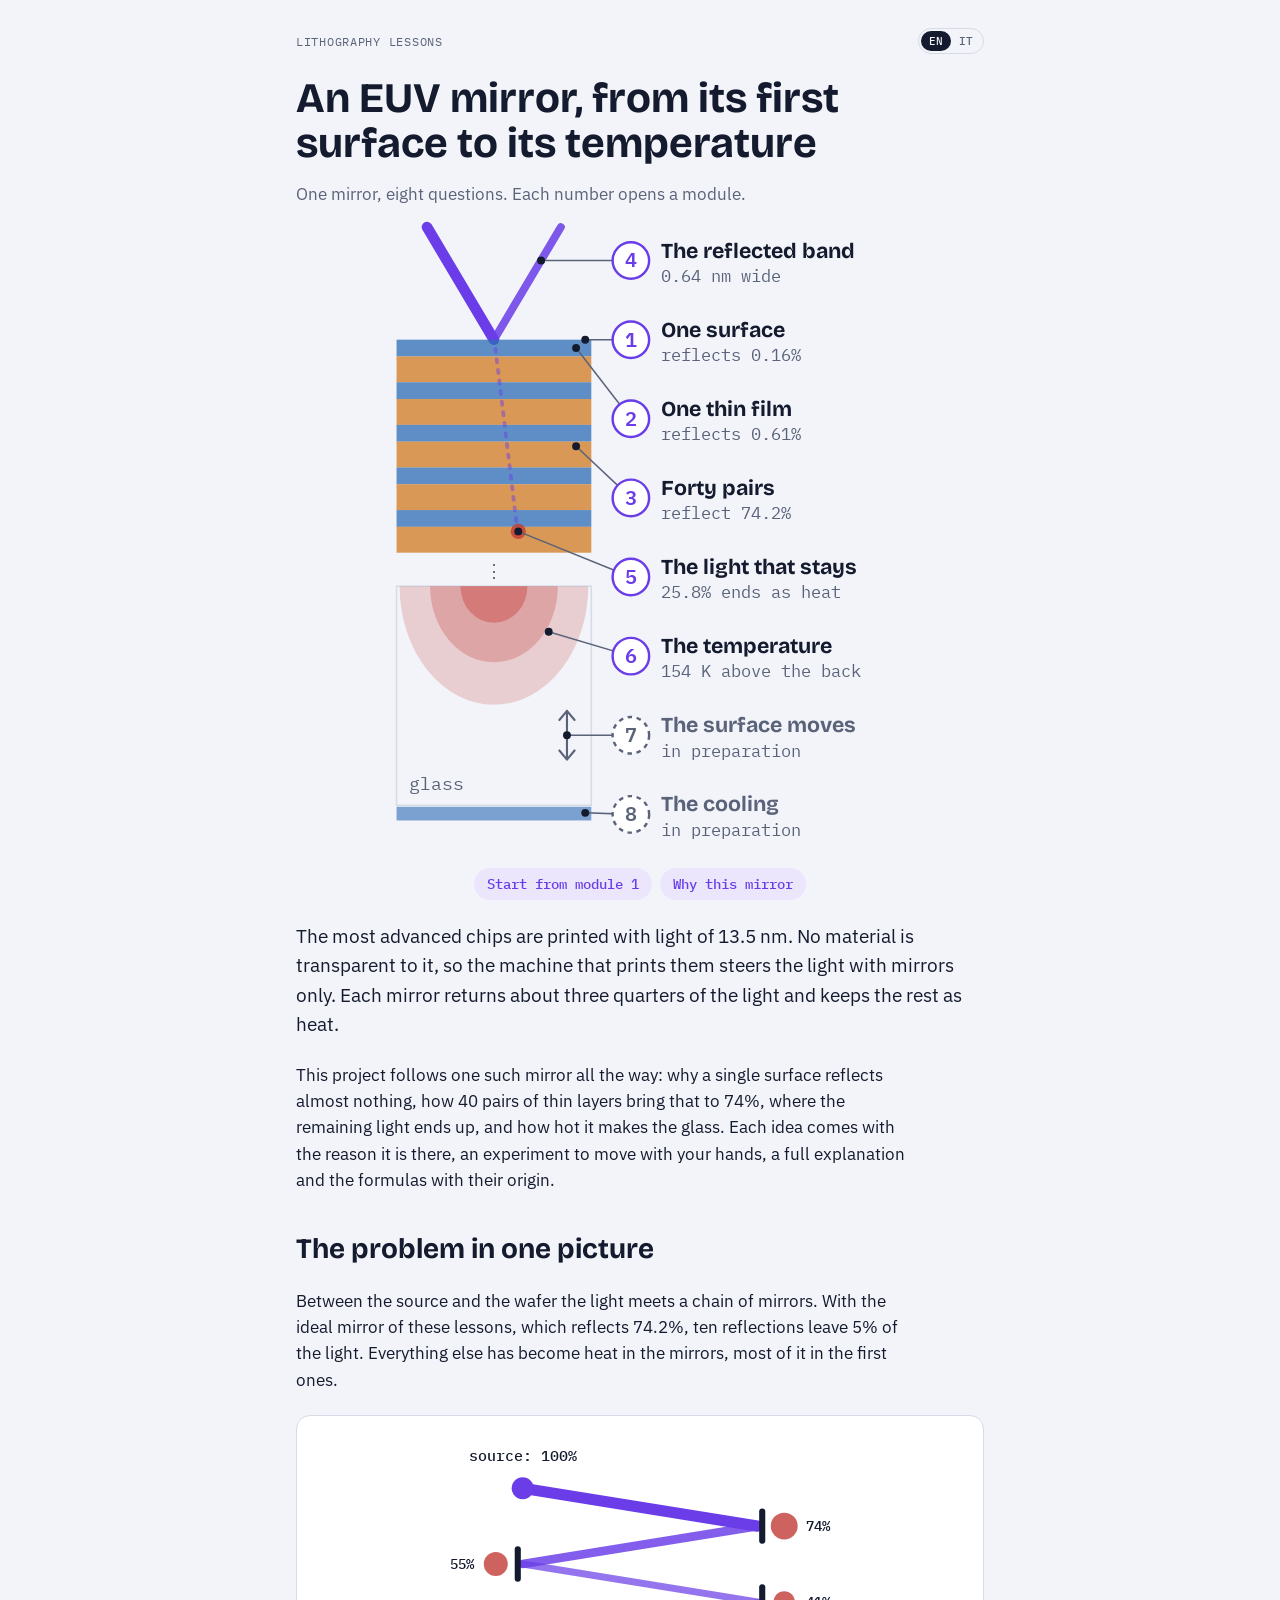
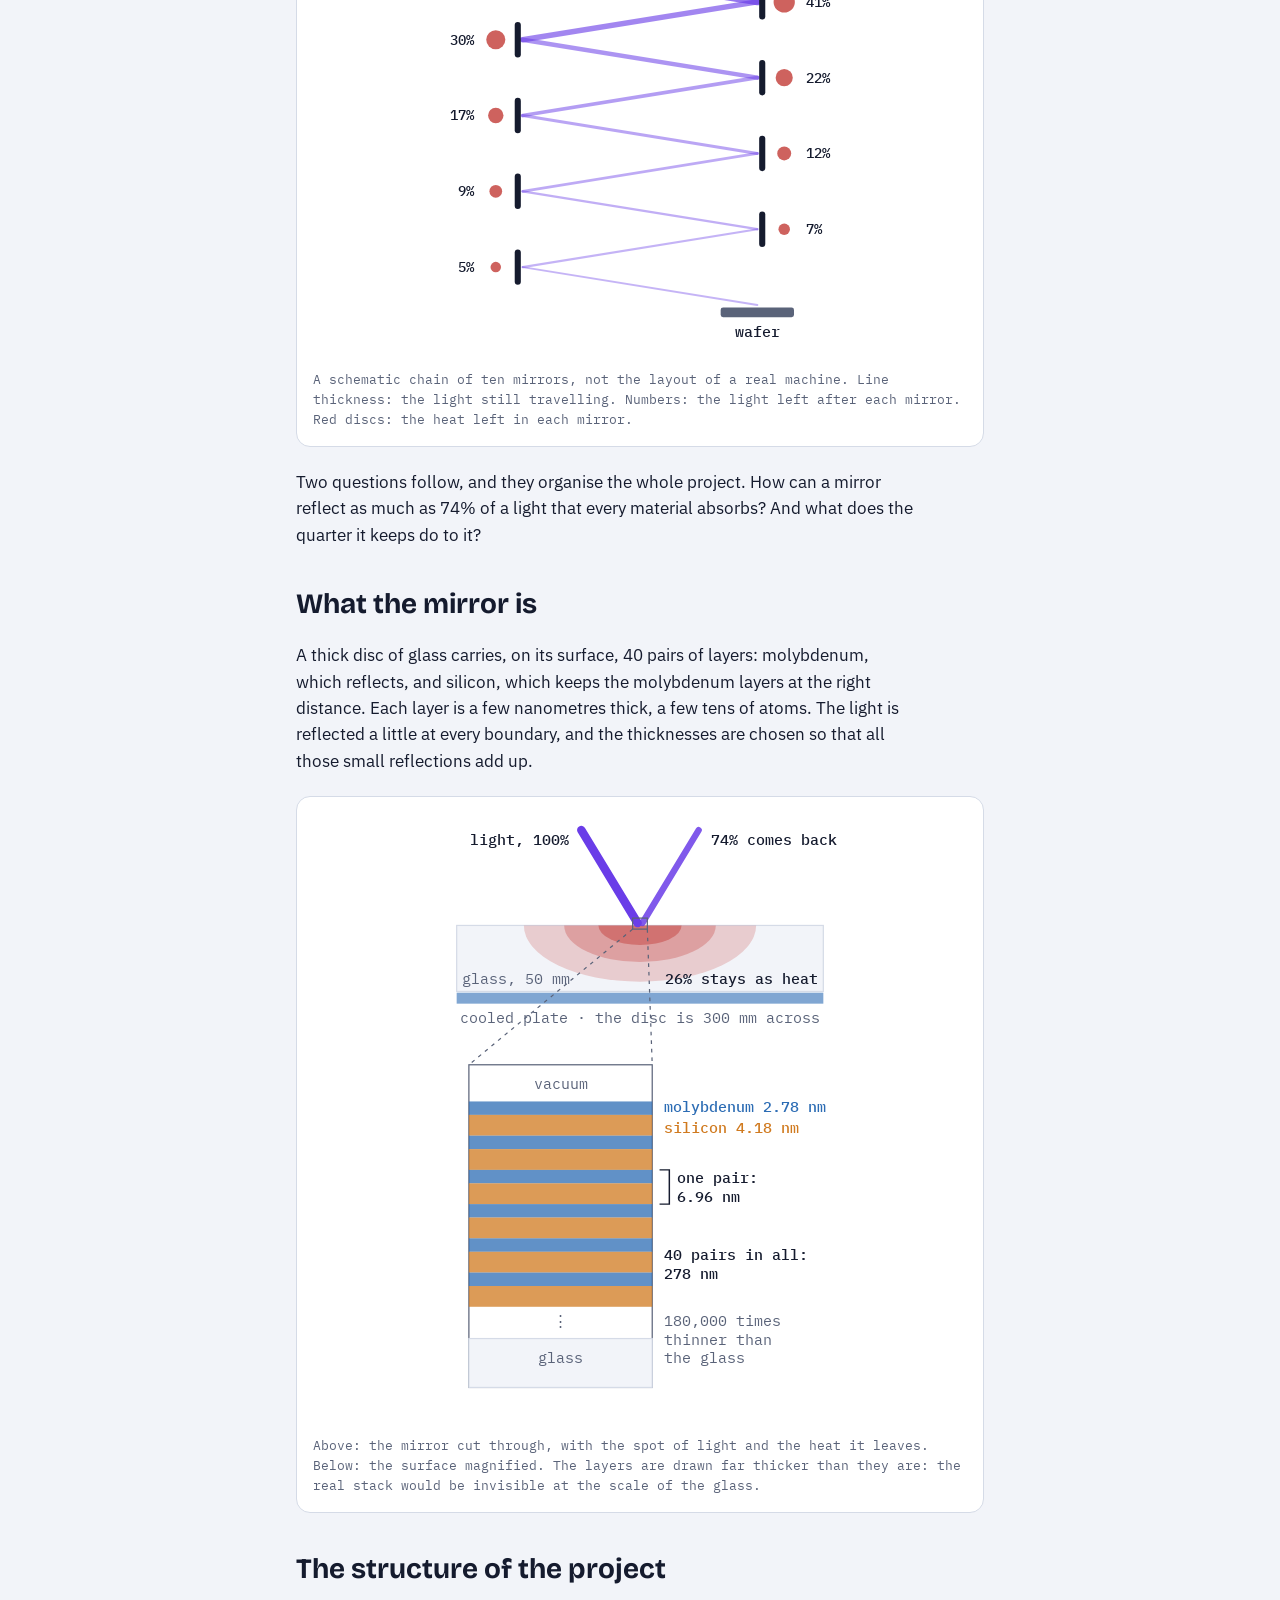
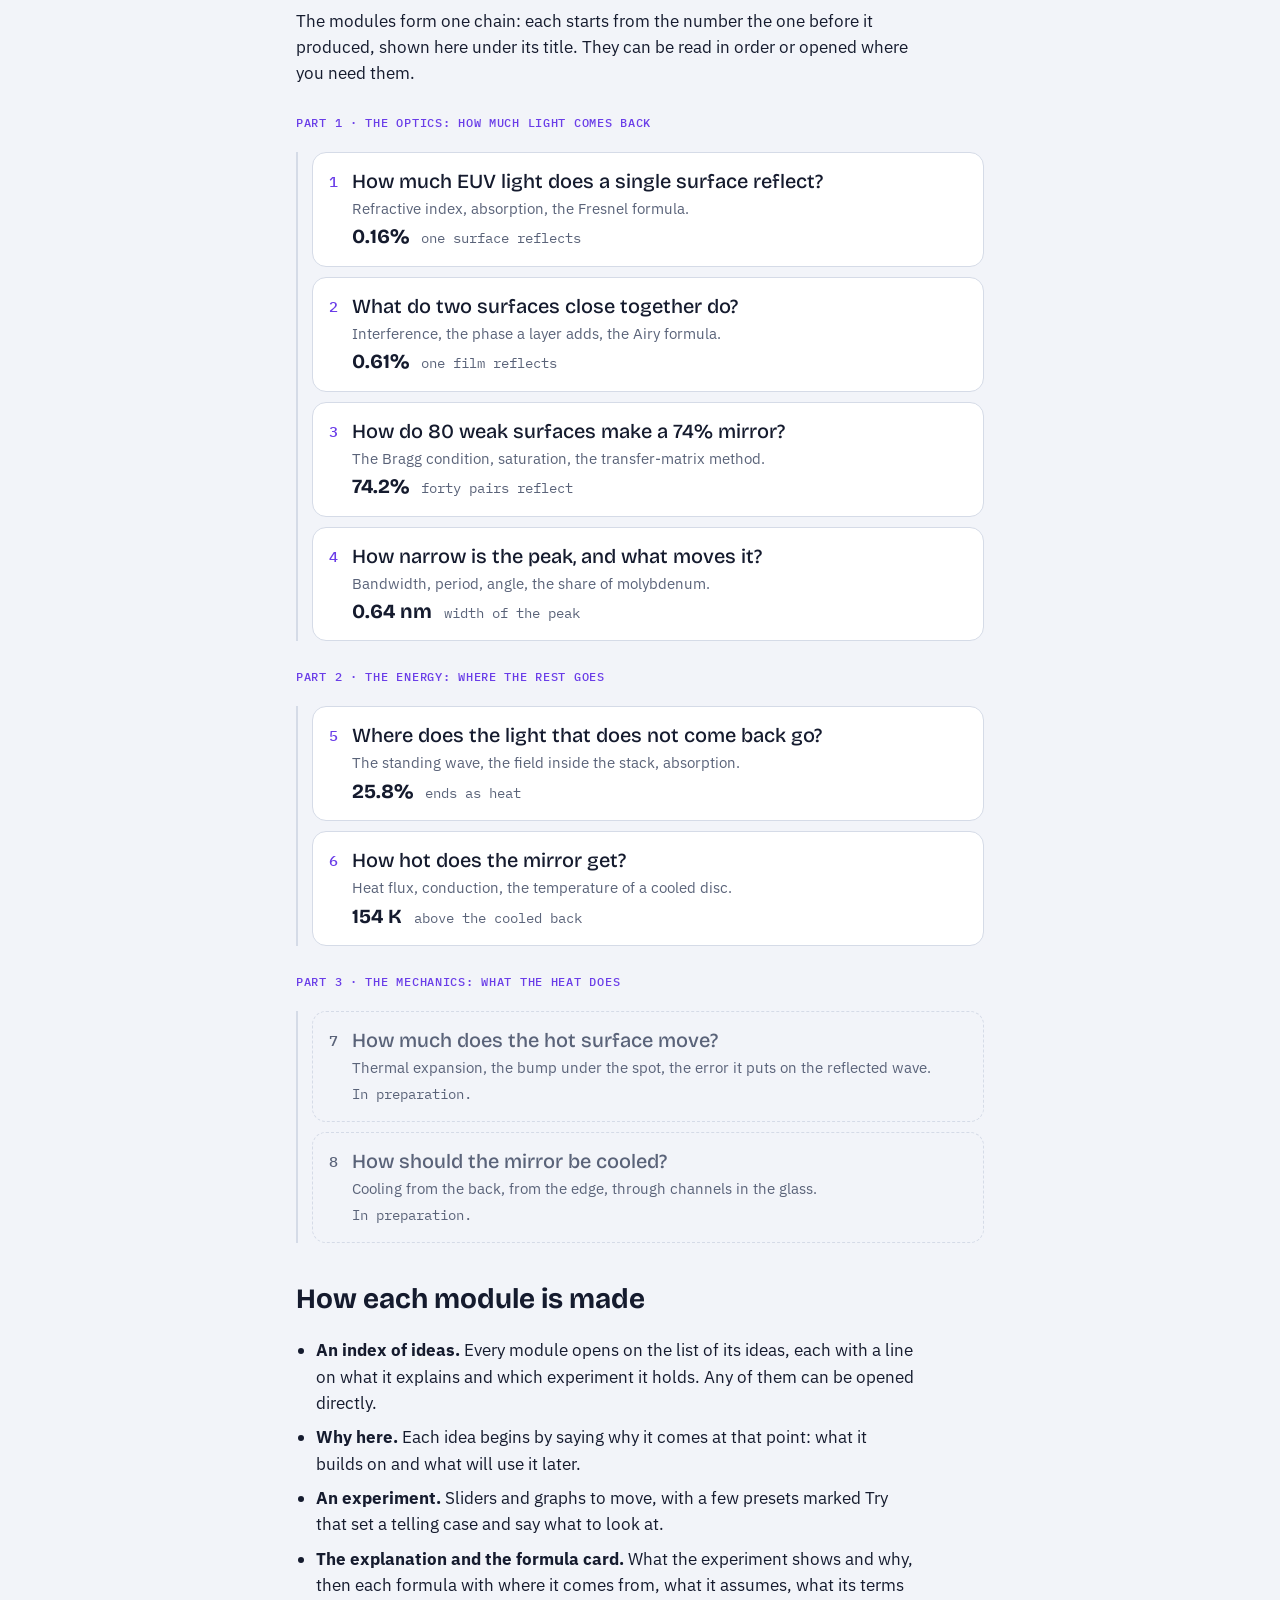
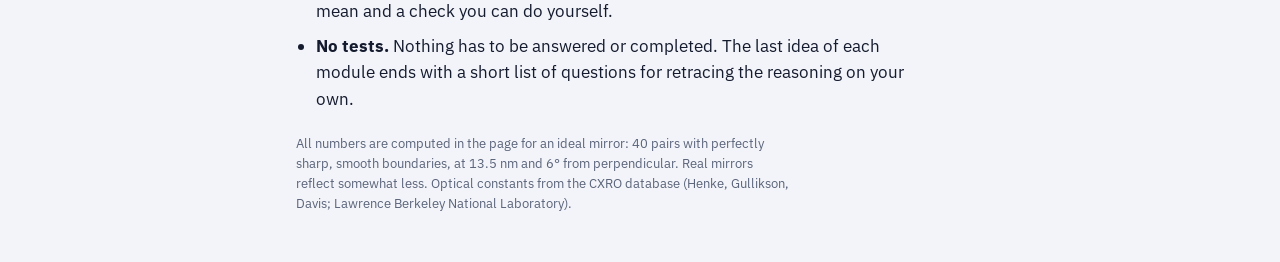
==== commit fe575120: "Home: open on a clickable map of the mirror with the eight modules Co-Authored-By: Claude Opus 5.5 <" ====
--- a/index.html
+++ b/index.html
@@ -89,16 +89,65 @@
 .mod.soon .n, .mod.soon b { color: var(--muted); }
 .how { margin: 0; padding-left: 1.2em; display: flex; flex-direction: column; gap: 8px; max-width: 62ch; }
 .foot { font-size: 13px; color: var(--muted); }
+.hero { height: calc(100svh - 76px - env(safe-area-inset-top, 0px)); min-height: 620px; display: flex; flex-direction: column; gap: 14px; }
+.hero .tag { color: var(--muted); }
+.map { display: block; width: 100%; max-width: 520px; height: 0; margin: 0 auto; flex: 1 1 0; min-height: 0; }
+.hero .jump { justify-content: center; }
+.map .lead-l { stroke: var(--muted); stroke-width: 1; }
+.map .dot { fill: var(--ink); }
+.map .through { stroke: var(--accent); stroke-width: 2.5; stroke-linecap: round; opacity: .45; stroke-dasharray: 2 5; }
+.map .grow { stroke: var(--muted); stroke-width: 1.4; fill: none; stroke-linecap: round; stroke-linejoin: round; }
+.map .badge { fill: var(--surface); stroke: var(--accent); stroke-width: 1.6; }
+.map .hit { fill: transparent; }
+.map text.bn { font: 600 13px var(--mono); fill: var(--accent); }
+.map text.mt { font: 700 14px var(--display); }
+.map text.mk { font: 400 11.5px var(--mono); fill: var(--muted); }
+.map a { cursor: pointer; }
+.map a:hover .badge, .map a:focus-visible .badge { fill: var(--accent); }
+.map a:hover .bn, .map a:focus-visible .bn { fill: var(--accent-ink); }
+.map a:hover .mt, .map a:focus-visible .mt { fill: var(--accent); }
+.map a:focus-visible { outline: none; }
+.map .soon .badge { stroke: var(--muted); stroke-dasharray: 3 3; }
+.map .soon .bn, .map .soon .mt { fill: var(--muted); }
+.map .row { animation: row-in .45s both; animation-delay: calc(var(--i) * 90ms + 450ms); }
+.map .draw { stroke-dasharray: 1; animation: draw .5s both; }
+.map .draw.out { animation-delay: .3s; }
+@keyframes row-in { from { opacity: 0; } }
+@keyframes draw { from { stroke-dashoffset: 1; } to { stroke-dashoffset: 0; } }
+@media (prefers-reduced-motion: reduce) { .map .row, .map .draw { animation: none; } }
 :focus-visible { outline: 3px solid var(--accent); outline-offset: 2px; }
 </style>
 </head>
 <body>
 <main>
   <div class="bar"><div class="eyebrow">Lithography Lessons</div><span class="lang" id="t-lang" role="group" aria-label="Language"><button data-l="en">EN</button><button data-l="it">IT</button></span></div>
+  <section class="hero">
   <h1>An EUV mirror, from its first surface to its temperature</h1>
-  <p class="lead">The most advanced chips are printed with light of 13.5 nm. No material is transparent to it, so the machine that prints them steers the light with mirrors only. Each mirror returns about three quarters of the light and keeps the rest as heat.</p>
+    <p class="tag">One mirror, eight questions. Each number opens a module.</p>
+    <svg class="map" viewBox="0 0 328 416" role="img" aria-labelledby="mapt"><title id="mapt">The mirror cut through, with the eight modules marked where each one looks.</title>
+    <defs><clipPath id="mg"><rect x="4" y="240" width="128" height="144"/></clipPath></defs>
+    <line class="beam draw" pathLength="1" x1="24" y1="4" x2="68" y2="78" stroke-width="7"/><line class="beam draw out" pathLength="1" x1="68" y1="78" x2="112" y2="4" stroke-width="5.2" opacity=".85"/>
+    <rect class="mo" x="4" y="78" width="128" height="11"/><rect class="si" x="4" y="89" width="128" height="17"/><rect class="mo" x="4" y="106" width="128" height="11"/><rect class="si" x="4" y="117" width="128" height="17"/><rect class="mo" x="4" y="134" width="128" height="11"/><rect class="si" x="4" y="145" width="128" height="17"/><rect class="mo" x="4" y="162" width="128" height="11"/><rect class="si" x="4" y="173" width="128" height="17"/><rect class="mo" x="4" y="190" width="128" height="11"/><rect class="si" x="4" y="201" width="128" height="17"/>
+    <line class="through" x1="69" y1="84" x2="83" y2="200"/><circle class="heat" cx="84" cy="204" r="5"/>
+    <text class="dim" x="68" y="234" text-anchor="middle">⋮</text>
+    <rect class="glass" x="4" y="240" width="128" height="144"/>
+    <ellipse class="hot" cx="68" cy="240" rx="62" ry="78" opacity="0.2" clip-path="url(#mg)"/><ellipse class="hot" cx="68" cy="240" rx="42" ry="50" opacity="0.28" clip-path="url(#mg)"/><ellipse class="hot" cx="68" cy="240" rx="22" ry="24" opacity="0.4" clip-path="url(#mg)"/>
+    <path class="grow" d="M116 322 v32 M111 328 l5 -6 l5 6 M111 348 l5 6 l5 -6"/>
+    <text class="dim" x="12" y="374">glass</text>
+    <rect class="cool" x="4" y="385" width="128" height="9"/>
+    <a class="row" style="--i:4" href="module-4.html"><line class="lead-l" x1="99" y1="26" x2="158" y2="26"/><circle class="dot" cx="99" cy="26" r="2.6"/><rect class="hit" x="142" y="2" width="186" height="48"/><circle class="badge" cx="158" cy="26" r="12"/><text class="bn" x="158" y="30.5" text-anchor="middle">4</text><text class="mt" x="178" y="24">The reflected band</text><text class="mk" x="178" y="40">0.64 nm wide</text></a>
+    <a class="row" style="--i:1" href="module-1.html"><line class="lead-l" x1="128" y1="78" x2="158" y2="78"/><circle class="dot" cx="128" cy="78" r="2.6"/><rect class="hit" x="142" y="54" width="186" height="48"/><circle class="badge" cx="158" cy="78" r="12"/><text class="bn" x="158" y="82.5" text-anchor="middle">1</text><text class="mt" x="178" y="76">One surface</text><text class="mk" x="178" y="92">reflects 0.16%</text></a>
+    <a class="row" style="--i:2" href="module-2.html"><line class="lead-l" x1="122" y1="83.5" x2="158" y2="130"/><circle class="dot" cx="122" cy="83.5" r="2.6"/><rect class="hit" x="142" y="106" width="186" height="48"/><circle class="badge" cx="158" cy="130" r="12"/><text class="bn" x="158" y="134.5" text-anchor="middle">2</text><text class="mt" x="178" y="128">One thin film</text><text class="mk" x="178" y="144">reflects 0.61%</text></a>
+    <a class="row" style="--i:3" href="module-3.html"><line class="lead-l" x1="122" y1="148" x2="158" y2="182"/><circle class="dot" cx="122" cy="148" r="2.6"/><rect class="hit" x="142" y="158" width="186" height="48"/><circle class="badge" cx="158" cy="182" r="12"/><text class="bn" x="158" y="186.5" text-anchor="middle">3</text><text class="mt" x="178" y="180">Forty pairs</text><text class="mk" x="178" y="196">reflect 74.2%</text></a>
+    <a class="row" style="--i:5" href="module-5.html"><line class="lead-l" x1="84" y1="204" x2="158" y2="234"/><circle class="dot" cx="84" cy="204" r="2.6"/><rect class="hit" x="142" y="210" width="186" height="48"/><circle class="badge" cx="158" cy="234" r="12"/><text class="bn" x="158" y="238.5" text-anchor="middle">5</text><text class="mt" x="178" y="232">The light that stays</text><text class="mk" x="178" y="248">25.8% ends as heat</text></a>
+    <a class="row" style="--i:6" href="module-6.html"><line class="lead-l" x1="104" y1="270" x2="158" y2="286"/><circle class="dot" cx="104" cy="270" r="2.6"/><rect class="hit" x="142" y="262" width="186" height="48"/><circle class="badge" cx="158" cy="286" r="12"/><text class="bn" x="158" y="290.5" text-anchor="middle">6</text><text class="mt" x="178" y="284">The temperature</text><text class="mk" x="178" y="300">154 K above the back</text></a>
+    <g class="row soon" style="--i:7"><line class="lead-l" x1="116" y1="338" x2="158" y2="338"/><circle class="dot" cx="116" cy="338" r="2.6"/><rect class="hit" x="142" y="314" width="186" height="48"/><circle class="badge" cx="158" cy="338" r="12"/><text class="bn" x="158" y="342.5" text-anchor="middle">7</text><text class="mt" x="178" y="336">The surface moves</text><text class="mk" x="178" y="352">in preparation</text></g>
+    <g class="row soon" style="--i:8"><line class="lead-l" x1="128" y1="389" x2="158" y2="390"/><circle class="dot" cx="128" cy="389" r="2.6"/><rect class="hit" x="142" y="366" width="186" height="48"/><circle class="badge" cx="158" cy="390" r="12"/><text class="bn" x="158" y="394.5" text-anchor="middle">8</text><text class="mt" x="178" y="388">The cooling</text><text class="mk" x="178" y="404">in preparation</text></g>
+    </svg>
+    <div class="jump"><a href="module-1.html">Start from module 1</a><a href="#why">Why this mirror</a></div>
+  </section>
+  <p class="lead" id="why">The most advanced chips are printed with light of 13.5 nm. No material is transparent to it, so the machine that prints them steers the light with mirrors only. Each mirror returns about three quarters of the light and keeps the rest as heat.</p>
   <p>This project follows one such mirror all the way: why a single surface reflects almost nothing, how 40 pairs of thin layers bring that to 74%, where the remaining light ends up, and how hot it makes the glass. Each idea comes with the reason it is there, an experiment to move with your hands, a full explanation and the formulas with their origin.</p>
-  <div class="jump"><a href="#map">See the modules</a><a href="module-1.html">Start from module 1</a></div>
   <h2>The problem in one picture</h2>
   <p>Between the source and the wafer the light meets a chain of mirrors. With the ideal mirror of these lessons, which reflects 74.2%, ten reflections leave 5% of the light. Everything else has become heat in the mirrors, most of it in the first ones.</p>
   <figure>
@@ -187,7 +236,7 @@
     </svg>
     <figcaption>Above: the mirror cut through, with the spot of light and the heat it leaves. Below: the surface magnified. The layers are drawn far thicker than they are: the real stack would be invisible at the scale of the glass.</figcaption>
   </figure>
-  <h2 id="map">The structure of the project</h2>
+  <h2>The structure of the project</h2>
   <p>The modules form one chain: each starts from the number the one before it produced, shown here under its title. They can be read in order or opened where you need them.</p>
   <div class="part">Part 1 · The optics: how much light comes back</div>
   <ul class="list">
@@ -219,6 +268,24 @@
 <script>
 // Italian strings keyed by their English source; the choice is shared with the lesson pages.
 const IT = {
+  "The mirror cut through, with the eight modules marked where each one looks.": "Lo specchio in sezione, con gli otto moduli segnati nel punto che ciascuno guarda.",
+  "One mirror, eight questions. Each number opens a module.": "Uno specchio, otto domande. Ogni numero apre un modulo.",
+  "Why this mirror": "Perché questo specchio",
+  "The reflected band": "La banda riflessa",
+  "0.64 nm wide": "larga 0,64 nm",
+  "One surface": "Una superficie",
+  "reflects 0.16%": "riflette lo 0,16%",
+  "One thin film": "Un film sottile",
+  "reflects 0.61%": "riflette lo 0,61%",
+  "Forty pairs": "Quaranta coppie",
+  "reflect 74.2%": "riflettono il 74,2%",
+  "The light that stays": "La luce che resta",
+  "25.8% ends as heat": "25,8% in calore",
+  "The temperature": "La temperatura",
+  "154 K above the back": "154 K sopra il retro",
+  "The surface moves": "La deformazione",
+  "in preparation": "in preparazione",
+  "The cooling": "Il raffreddamento",
   "Light bouncing along ten mirrors, weaker after each one, with the heat left in each mirror.": "Luce che rimbalza lungo dieci specchi, più debole dopo ciascuno, con il calore lasciato in ogni specchio.",
   "source: 100%": "sorgente: 100%",
   "wafer": "wafer",
@@ -267,7 +334,6 @@
   "An EUV mirror, from its first surface to its temperature": "Uno specchio EUV, dalla prima superficie alla sua temperatura",
   "The most advanced chips are printed with light of 13.5 nm. No material is transparent to it, so the machine that prints them steers the light with mirrors only. Each mirror returns about three quarters of the light and keeps the rest as heat.": "I chip più avanzati sono stampati con luce a 13,5 nm. Nessun materiale è trasparente a questa luce, quindi la macchina che li stampa la guida solo con specchi. Ogni specchio restituisce circa tre quarti della luce e trattiene il resto come calore.",
   "This project follows one such mirror all the way: why a single surface reflects almost nothing, how 40 pairs of thin layers bring that to 74%, where the remaining light ends up, and how hot it makes the glass. Each idea comes with the reason it is there, an experiment to move with your hands, a full explanation and the formulas with their origin.": "Questo progetto segue uno di questi specchi fino in fondo: perché una singola superficie non riflette quasi nulla, come 40 coppie di strati sottili portano quel valore al 74%, dove finisce la luce restante, e quanto scalda il vetro. Ogni idea arriva con il motivo per cui è lì, un esperimento da muovere con le mani, una spiegazione completa e le formule con la loro origine.",
-  "See the modules": "Vedi i moduli",
   "Start from module 1": "Inizia dal modulo 1",
   "The problem in one picture": "Il problema in un'immagine",
   "Between the source and the wafer the light meets a chain of mirrors. With the ideal mirror of these lessons, which reflects 74.2%, ten reflections leave 5% of the light. Everything else has become heat in the mirrors, most of it in the first ones.": "Tra la sorgente e il wafer la luce incontra una catena di specchi. Con lo specchio ideale di queste lezioni, che riflette il 74,2%, dieci riflessioni lasciano il 5% della luce. Tutto il resto è diventato calore negli specchi, la maggior parte nei primi.",
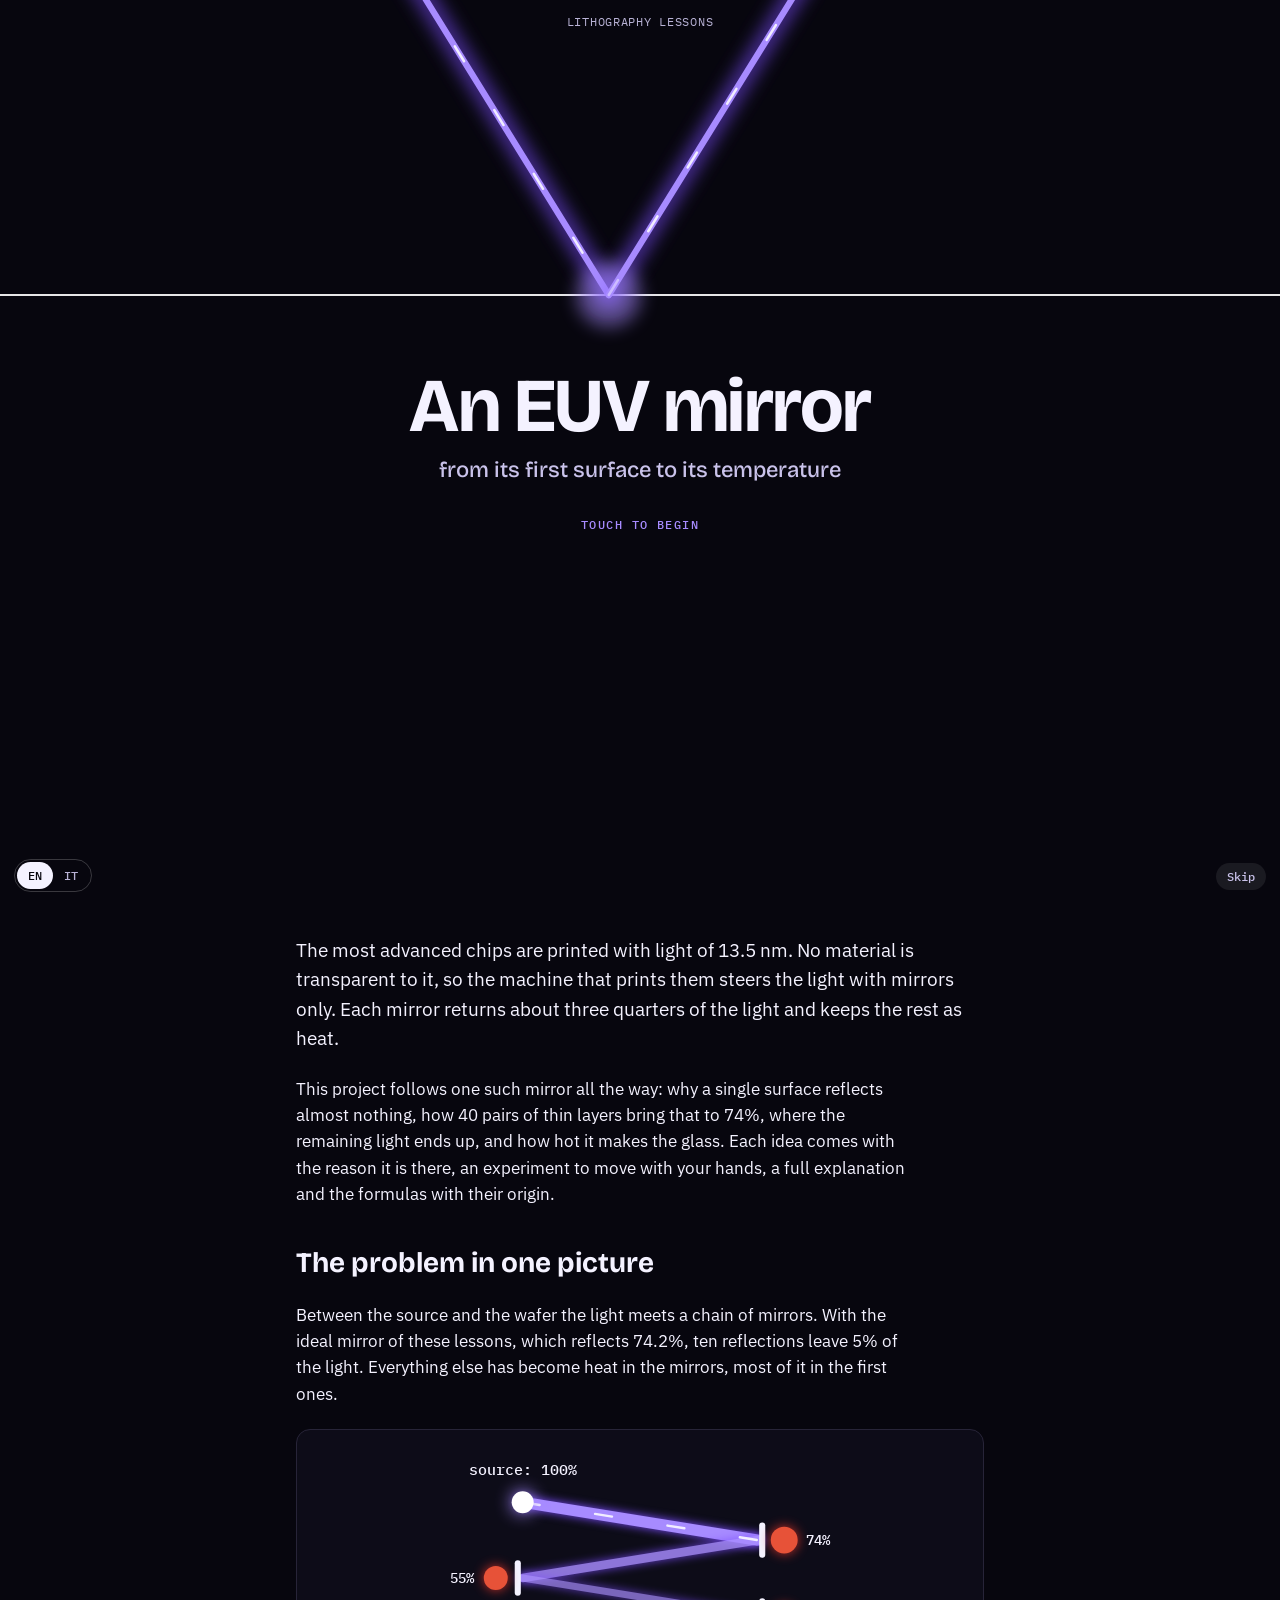
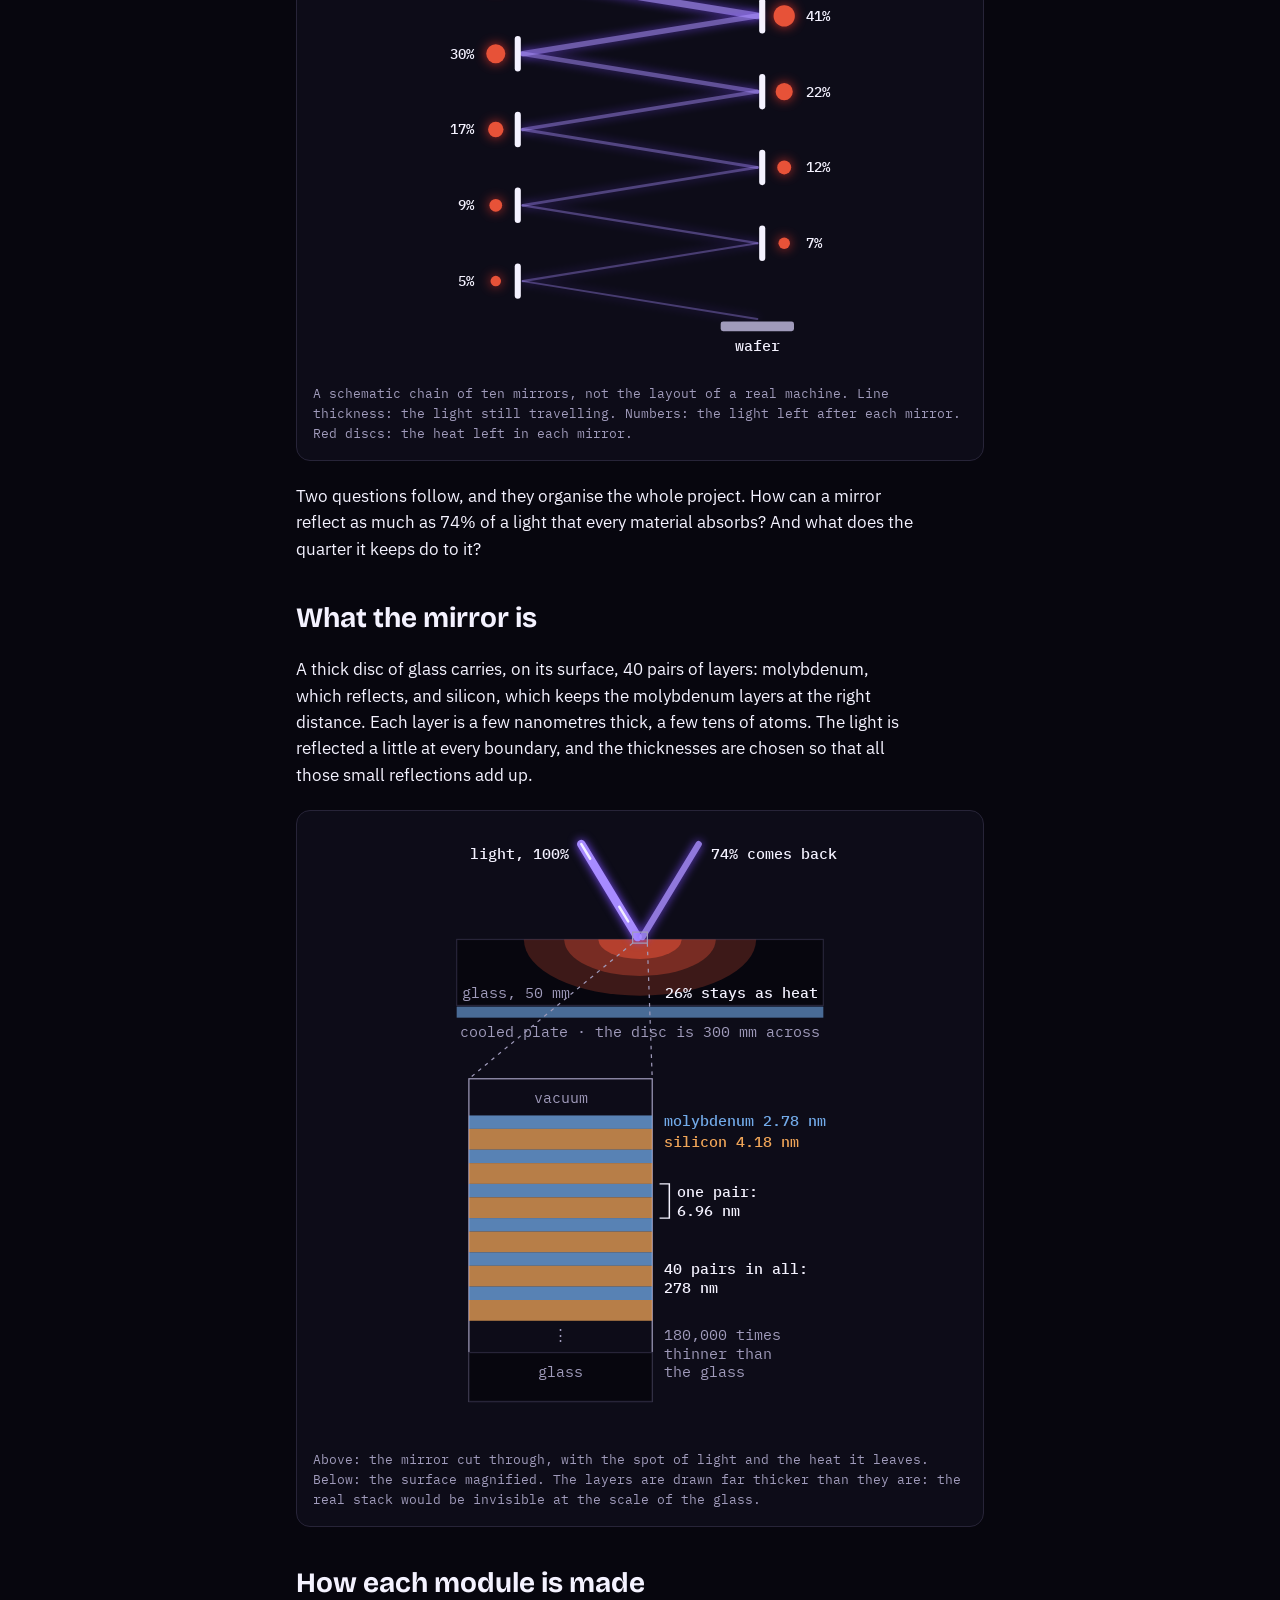
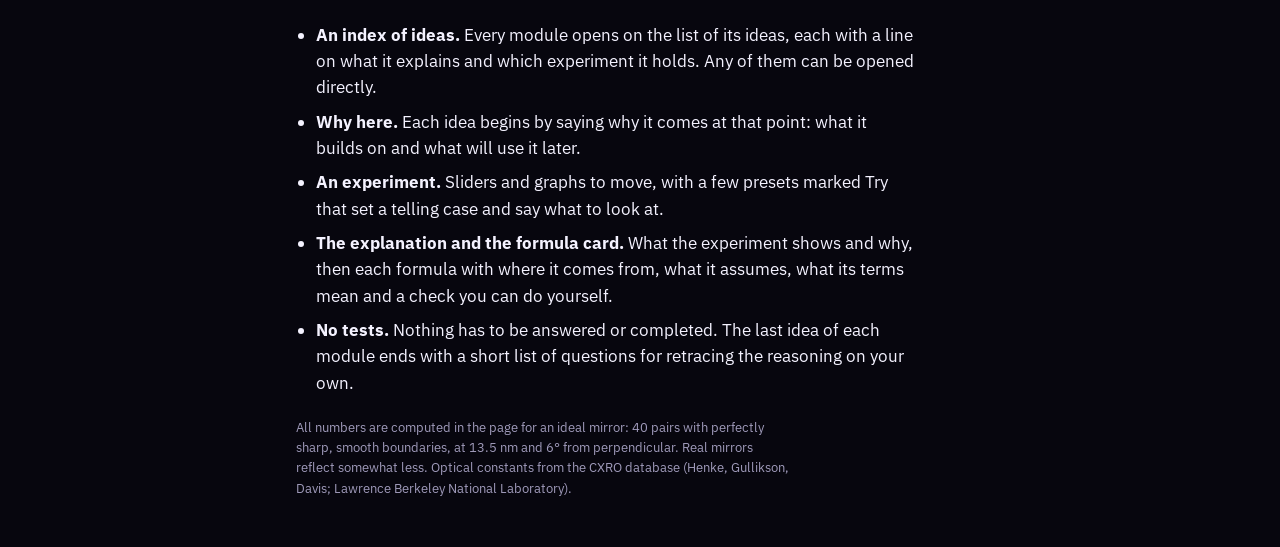
==== commit 63a80f33: "Home: cover, five-second build of the mirror, and the map of the modules drawn on the scene Co-Autho" ====
--- a/index.html
+++ b/index.html
@@ -5,45 +5,31 @@
 <meta name="viewport" content="width=device-width, initial-scale=1, viewport-fit=cover">
 <title>Lithography Lessons</title>
 <meta name="description" content="Interactive lessons on an EUV multilayer mirror: from the reflection of one surface to the heat it absorbs and its temperature.">
-<meta name="theme-color" content="#F2F4F9" media="(prefers-color-scheme: light)">
-<meta name="theme-color" content="#0E1220" media="(prefers-color-scheme: dark)">
+<meta name="theme-color" content="#07060E">
 <meta name="mobile-web-app-capable" content="yes">
 <meta name="apple-mobile-web-app-capable" content="yes">
-<meta name="apple-mobile-web-app-status-bar-style" content="default">
+<meta name="apple-mobile-web-app-status-bar-style" content="black">
 <meta name="apple-mobile-web-app-title" content="Litho Lessons">
 <link rel="apple-touch-icon" href="icon-180.png">
 <link rel="icon" href="icon-180.png">
 <link rel="stylesheet" href="https://fonts.googleapis.com/css2?family=Bricolage+Grotesque:opsz,wght@12..96,500;12..96,700&family=IBM+Plex+Sans:wght@400;500;600&family=IBM+Plex+Mono:wght@400;500&display=swap">
+<script>try { if (!sessionStorage.getItem("litho-intro-seen") && !location.hash) document.documentElement.classList.add("intro"); } catch (e) {}</script>
 <style>
 :root {
-  color-scheme: light;
-  --bg: #F2F4F9; --surface: #FFFFFF; 
-  --ink: #151B2E; --muted: #5A6379; --line: #D5DBE7;
-  --accent: #6A3DE8; --accent-ink: #FFFFFF; --accent-soft: #ECE6FD;
-  --mo: #2C6CB4; --si: #D07A1F;
-  --good: #1B8656; --good-soft: #E0F3EA; --bad: #C23B36; --bad-soft: #FBE7E5;
+  color-scheme: dark;
+  --bg: #07060E; --surface: #0D0C18;
+  --ink: #F4F2FF; --muted: #A09BBB; --line: #272438;
+  --accent: #A78BFF; --accent-ink: #07060E; --accent-soft: #221B40;
+  --mo: #72AAE9; --si: #F0A558;
+  --good: #4FC78D; --good-soft: #153527; --bad: #FF5A3C; --bad-soft: #3D1B1A;
   --display: "Bricolage Grotesque", "Trebuchet MS", sans-serif;
   --body: "IBM Plex Sans", "Segoe UI", system-ui, sans-serif;
   --mono: "IBM Plex Mono", ui-monospace, Menlo, monospace;
 }
-@media (prefers-color-scheme: dark) { :root:not([data-theme="light"]) {
-  --bg: #0E1220; --surface: #171C2D; 
-  --ink: #E8EBF5; --muted: #9AA3B9; --line: #2B3248;
-  --accent: #A186FF; --accent-ink: #120B2E; --accent-soft: #261F47;
-  --mo: #72AAE9; --si: #F0A558;
-  --good: #4FC78D; --good-soft: #153527; --bad: #F27C74; --bad-soft: #3D1B1A;
-  color-scheme: dark } }
-:root[data-theme="dark"] {
-  --bg: #0E1220; --surface: #171C2D; 
-  --ink: #E8EBF5; --muted: #9AA3B9; --line: #2B3248;
-  --accent: #A186FF; --accent-ink: #120B2E; --accent-soft: #261F47;
-  --mo: #72AAE9; --si: #F0A558;
-  --good: #4FC78D; --good-soft: #153527; --bad: #F27C74; --bad-soft: #3D1B1A;
-  color-scheme: dark }
 
 * { box-sizing: border-box; }
 body { margin: 0; background: var(--bg); color: var(--ink); font-family: var(--body); font-size: 17px; line-height: 1.55; }
-main { max-width: 720px; margin: 0 auto; padding: calc(28px + env(safe-area-inset-top, 0px)) 16px calc(48px + env(safe-area-inset-bottom, 0px)); display: flex; flex-direction: column; gap: 22px; }
+main { max-width: 720px; margin: 0 auto; padding: 36px 16px calc(48px + env(safe-area-inset-bottom, 0px)); display: flex; flex-direction: column; gap: 22px; }
 main > * { min-width: 0; }
 .bar { display: flex; justify-content: space-between; align-items: center; gap: 12px; }
 .lang { display: inline-flex; border: 1px solid var(--line); border-radius: 999px; padding: 2px; }
@@ -54,8 +40,6 @@
 h2 { font-family: var(--display); font-weight: 700; font-size: clamp(22px, 4.4vw, 28px); line-height: 1.15; margin: 18px 0 0; text-wrap: balance; }
 p { margin: 0; max-width: 62ch; }
 .lead { font-size: 19px; }
-.jump { display: flex; flex-wrap: wrap; gap: 8px; }
-.jump a { font: 500 14px var(--mono); color: var(--accent); background: var(--accent-soft); border-radius: 999px; padding: 7px 13px; text-decoration: none; }
 figure { margin: 0; background: var(--surface); border: 1px solid var(--line); border-radius: 14px; padding: 16px; display: flex; flex-direction: column; gap: 12px; }
 figure svg { display: block; width: 100%; max-width: 440px; height: auto; margin: 0 auto; }
 figcaption { font-size: 13px; color: var(--muted); font-family: var(--mono); }
@@ -63,11 +47,13 @@
 svg text.dim { fill: var(--muted); font-weight: 400; }
 svg text.num { font-size: 11.5px; }
 svg text.tmo { fill: var(--mo); } svg text.tsi { fill: var(--si); }
-svg .beam { stroke: var(--accent); stroke-linecap: round; }
-svg .src { fill: var(--accent); }
+svg .beam { stroke: var(--accent); stroke-linecap: round; filter: drop-shadow(0 0 4px #7C4DFF); }
+svg .src { fill: #FFFFFF; filter: drop-shadow(0 0 7px #A78BFF); }
 svg .mir { stroke: var(--ink); stroke-width: 5; stroke-linecap: round; }
 svg .heat, svg .hot { fill: var(--bad); }
-svg .heat { opacity: .8; }
+svg .heat { opacity: .9; filter: drop-shadow(0 0 5px #E0352B); }
+figure .mo { fill: #3E7FD0; opacity: .6; } figure .si { fill: #E08A2A; opacity: .42; }
+figure .glass { fill: #10111E; }
 svg .wafer { fill: var(--muted); }
 svg .glass { fill: var(--bg); stroke: var(--line); }
 svg .cool { fill: var(--mo); opacity: .6; }
@@ -75,78 +61,88 @@
 svg .zoom, svg .panel { fill: none; stroke: var(--muted); stroke-width: 1; }
 svg .zl { stroke: var(--muted); stroke-width: 1; stroke-dasharray: 3 4; }
 svg .brace { fill: none; stroke: var(--ink); stroke-width: 1.2; }
-.part { font: 500 12px var(--mono); letter-spacing: .06em; text-transform: uppercase; color: var(--accent); margin-top: 6px; }
-.list { list-style: none; margin: 0; padding: 0 0 0 14px; display: flex; flex-direction: column; gap: 10px; border-left: 2px solid var(--line); }
-.mod { display: grid; grid-template-columns: auto 1fr; gap: 4px 14px; padding: 16px; border-radius: 14px; border: 1px solid var(--line); background: var(--surface); color: var(--ink); text-decoration: none; }
-a.mod:hover { border-color: var(--accent); }
-.mod .n { grid-row: span 3; font: 500 15px var(--mono); color: var(--accent); padding-top: 3px; }
-.mod b { font-family: var(--display); font-weight: 500; font-size: 20px; line-height: 1.2; }
-.mod .what { color: var(--muted); font-size: 15px; }
-.mod .key { font-size: 14px; font-family: var(--mono); color: var(--muted); }
-.mod .key strong { font: 700 20px var(--display); color: var(--ink); margin-right: 4px; }
-.mod .key em { font-style: normal; }
-.mod.soon { background: transparent; border-style: dashed; }
-.mod.soon .n, .mod.soon b { color: var(--muted); }
 .how { margin: 0; padding-left: 1.2em; display: flex; flex-direction: column; gap: 8px; max-width: 62ch; }
 .foot { font-size: 13px; color: var(--muted); }
-.hero { height: calc(100svh - 76px - env(safe-area-inset-top, 0px)); min-height: 620px; display: flex; flex-direction: column; gap: 14px; }
-.hero .tag { color: var(--muted); }
-.map { display: block; width: 100%; max-width: 520px; height: 0; margin: 0 auto; flex: 1 1 0; min-height: 0; }
-.hero .jump { justify-content: center; }
-.map .lead-l { stroke: var(--muted); stroke-width: 1; }
-.map .dot { fill: var(--ink); }
-.map .through { stroke: var(--accent); stroke-width: 2.5; stroke-linecap: round; opacity: .45; stroke-dasharray: 2 5; }
-.map .grow { stroke: var(--muted); stroke-width: 1.4; fill: none; stroke-linecap: round; stroke-linejoin: round; }
-.map .badge { fill: var(--surface); stroke: var(--accent); stroke-width: 1.6; }
-.map .hit { fill: transparent; }
-.map text.bn { font: 600 13px var(--mono); fill: var(--accent); }
-.map text.mt { font: 700 14px var(--display); }
-.map text.mk { font: 400 11.5px var(--mono); fill: var(--muted); }
-.map a { cursor: pointer; }
-.map a:hover .badge, .map a:focus-visible .badge { fill: var(--accent); }
-.map a:hover .bn, .map a:focus-visible .bn { fill: var(--accent-ink); }
-.map a:hover .mt, .map a:focus-visible .mt { fill: var(--accent); }
-.map a:focus-visible { outline: none; }
-.map .soon .badge { stroke: var(--muted); stroke-dasharray: 3 3; }
-.map .soon .bn, .map .soon .mt { fill: var(--muted); }
-.map .row { animation: row-in .45s both; animation-delay: calc(var(--i) * 90ms + 450ms); }
-.map .draw { stroke-dasharray: 1; animation: draw .5s both; }
-.map .draw.out { animation-delay: .3s; }
-@keyframes row-in { from { opacity: 0; } }
+/* The opening stage: cover, the mirror building itself, then the same scene as the map of the modules. Always dark. */
+.stage { position: relative; height: 100svh; min-height: 600px; overflow: hidden; background: #07060E; color: #F4F2FF; user-select: none; -webkit-user-select: none; }
+.stage svg { position: absolute; inset: 0; width: 100%; height: 100%; overflow: visible; }
+.stage svg text { fill: #F4F2FF; }
+.stage .mo { fill: #3E7FD0; opacity: .5; } .stage .si { fill: #E08A2A; opacity: .34; }
+.stage .edge { stroke: #BFD9FF; stroke-width: 1; opacity: .45; }
+.stage .surf { stroke: #FFFFFF; stroke-width: 1.6; opacity: .9; }
+.stage .glass { fill: #10111E; stroke: none; }
+.stage .plate { fill: #2C6CB4; opacity: .75; }
+.stage .flow { stroke: #CFE4FF; stroke-width: 2; stroke-dasharray: 3 21; stroke-linecap: round; opacity: .7; animation: run 1.6s linear infinite; }
+.stage .b-glow { stroke: #7C4DFF; stroke-linecap: round; filter: url(#blur); }
+.stage .b-core { stroke: #A78BFF; stroke-linecap: round; }
+.b-pulse { stroke: #FFFFFF; stroke-linecap: round; stroke-dasharray: 14 46; opacity: .85; animation: run 1.1s linear infinite; }
+.b-pulse.back { animation-direction: reverse; }
+.stage .b-in { stroke: #A78BFF; stroke-width: 3; stroke-linecap: round; stroke-dasharray: 3 7; opacity: .7; animation: run 1.4s linear infinite; }
+.breath { animation: breath 3.2s ease-in-out infinite; }
+.stage .ring { fill: rgba(7,6,14,.72); stroke: #FFFFFF; stroke-width: 1.6; }
+.stage text.bn { font: 600 14px var(--mono); }
+.stage text.mt { font: 700 17px var(--display); paint-order: stroke; stroke: rgba(7,6,14,.55); stroke-width: 4px; stroke-linejoin: round; }
+.stage text.mk { font: 500 12px var(--mono); fill: #D9D3F5; paint-order: stroke; stroke: rgba(7,6,14,.55); stroke-width: 4px; stroke-linejoin: round; }
+.stage text.dim { fill: #8E8AA8; }
+.stage .zone { fill: #FFFFFF; opacity: 0; transition: opacity .2s; }
+.stage a { cursor: pointer; } .stage a:focus-visible { outline: none; }
+.stage a:hover .zone, .stage a:focus-visible .zone { opacity: .07; }
+.stage a:hover .ring, .stage a:focus-visible .ring, .stage a:active .ring { fill: #7C4DFF; }
+.stage .soon .ring { stroke: #8E8AA8; stroke-dasharray: 3 3; } .stage .soon text { fill: #8E8AA8; }
+.stage .eyebrow { position: absolute; top: calc(14px + env(safe-area-inset-top, 0px)); left: 0; right: 0; text-align: center; color: #B9B3D6; pointer-events: none; }
+.stage .tip { position: absolute; top: calc(33px + env(safe-area-inset-top, 0px)); left: 0; right: 0; text-align: center; font: 11px var(--mono); color: #8E8AA8; pointer-events: none; }
+#cover { position: absolute; left: 0; right: 0; top: 41%; padding: 0 22px; text-align: center; opacity: 0; visibility: hidden; pointer-events: none; }
+#cover h1 { font-size: clamp(44px, 13vw, 76px); line-height: .98; letter-spacing: -.02em; }
+#cover p { max-width: none; margin-top: 14px; font: 500 clamp(17px, 4.6vw, 22px) var(--display); color: #C9C2EA; text-wrap: balance; }
+#cover .go { margin-top: 34px; font: 500 12px var(--mono); letter-spacing: .12em; text-transform: uppercase; color: #A78BFF; animation: breath 2s ease-in-out infinite; }
+.sbar { position: absolute; left: 0; right: 0; bottom: 0; display: flex; justify-content: space-between; align-items: center; gap: 10px; padding: 0 14px calc(8px + env(safe-area-inset-bottom, 0px)); }
+#skip { font: 500 12px var(--mono); color: #C9C2EA; background: rgba(255,255,255,.08); border: 0; border-radius: 999px; padding: 6px 11px; text-decoration: none; cursor: pointer; }
+.sbar .lang { border-color: rgba(255,255,255,.2); } .sbar .lang button { background: none; color: #B9B3D6; padding: 6px 11px; font-size: 12px; }
+.sbar .lang button[aria-pressed="true"] { background: #F4F2FF; color: #07060E; }
+#skip { position: absolute; right: 14px; bottom: calc(10px + env(safe-area-inset-bottom, 0px)); opacity: 0; visibility: hidden; }
+html.intro .stage .late, html.intro .tip { opacity: 0; }
+body.locked { overflow: hidden; }
+.draw { stroke-dasharray: 1; animation: draw .7s both; } .draw.out { animation-delay: .45s; }
 @keyframes draw { from { stroke-dashoffset: 1; } to { stroke-dashoffset: 0; } }
-@media (prefers-reduced-motion: reduce) { .map .row, .map .draw { animation: none; } }
+@keyframes run { to { stroke-dashoffset: -60; } }
+@keyframes breath { 50% { opacity: .55; } }
+@media (prefers-reduced-motion: reduce) { .stage *, figure * { animation: none !important; } }
 :focus-visible { outline: 3px solid var(--accent); outline-offset: 2px; }
 </style>
 </head>
 <body>
+<section class="stage" id="stage">
+  <svg viewBox="0 0 390 720" preserveAspectRatio="xMidYMid meet" role="img" aria-labelledby="mapt"><title id="mapt">The mirror cut through, with the eight modules marked where each one looks.</title>
+    <defs><filter id="blur" x="-50%" y="-50%" width="200%" height="200%"><feGaussianBlur stdDeviation="7"/></filter>
+    <radialGradient id="hg"><stop offset="0" stop-color="#FF5A3C" stop-opacity=".95"/><stop offset=".45" stop-color="#E0352B" stop-opacity=".45"/><stop offset="1" stop-color="#E0352B" stop-opacity="0"/></radialGradient>
+    <clipPath id="gc"><rect x="-1200" y="474" width="2800" height="178"/></clipPath></defs>
+    <rect class="glass late" id="glass" x="-1200" y="456" width="2800" height="196"/>
+    <g class="late" id="heat" clip-path="url(#gc)"><ellipse class="breath" cx="170" cy="474" rx="210" ry="150" fill="url(#hg)"/></g>
+    <g class="late" id="plate"><rect class="plate" x="-1200" y="652" width="2800" height="20"/><line class="flow" x1="-1200" y1="662" x2="1600" y2="662"/></g>
+    <g class="late lay"><rect class="mo" x="-1200" y="236" width="2800" height="18"/><line class="edge" x1="-1200" y1="236" x2="1600" y2="236"/></g><g class="late lay"><rect class="si" x="-1200" y="254" width="2800" height="26"/></g><g class="late lay"><rect class="mo" x="-1200" y="280" width="2800" height="18"/><line class="edge" x1="-1200" y1="280" x2="1600" y2="280"/></g><g class="late lay"><rect class="si" x="-1200" y="298" width="2800" height="26"/></g><g class="late lay"><rect class="mo" x="-1200" y="324" width="2800" height="18"/><line class="edge" x1="-1200" y1="324" x2="1600" y2="324"/></g><g class="late lay"><rect class="si" x="-1200" y="342" width="2800" height="26"/></g><g class="late lay"><rect class="mo" x="-1200" y="368" width="2800" height="18"/><line class="edge" x1="-1200" y1="368" x2="1600" y2="368"/></g><g class="late lay"><rect class="si" x="-1200" y="386" width="2800" height="26"/></g><g class="late lay"><rect class="mo" x="-1200" y="412" width="2800" height="18"/><line class="edge" x1="-1200" y1="412" x2="1600" y2="412"/></g><g class="late lay"><rect class="si" x="-1200" y="430" width="2800" height="26"/></g>
+    <text class="dim late lay" x="170" y="470" text-anchor="middle">⋮</text>
+    <g class="late" id="through"><line class="b-in" x1="170" y1="236" x2="196" y2="434"/><circle cx="196" cy="434" r="20" fill="url(#hg)"/></g>
+    <line class="surf" x1="-1200" y1="236" x2="1600" y2="236"/>
+    <g ><line class="b-glow draw" pathLength="1" x1="-174.2" y1="-320" x2="170.0" y2="236" stroke-width="16" opacity=".55"/><line class="b-core draw" pathLength="1" x1="-174.2" y1="-320" x2="170.0" y2="236" stroke-width="5"/><line class="b-pulse" x1="-174.2" y1="-320" x2="170.0" y2="236" stroke-width="2"/></g>
+    <g id="refl"><line class="b-glow draw out" pathLength="1" x1="170.0" y1="236" x2="514.2" y2="-320" stroke-width="16" opacity=".55"/><line class="b-core draw out" pathLength="1" x1="170.0" y1="236" x2="514.2" y2="-320" stroke-width="5"/><line class="b-pulse back" x1="170.0" y1="236" x2="514.2" y2="-320" stroke-width="2"/></g>
+    <circle cx="170" cy="236" r="26" fill="#A78BFF" opacity=".5" filter="url(#blur)"/>
+    <a class="late row" data-n="4" href="module-4.html"><rect class="zone" x="-1200" y="40" width="2800" height="150"/><circle class="ring" cx="257" cy="96" r="15"/><text class="bn" x="257" y="101" text-anchor="middle">4</text><text class="mt" x="236" y="93" text-anchor="end">The reflected band</text><text class="mk" x="236" y="110" text-anchor="end">0.64 nm wide</text></a>
+    <a class="late row" data-n="1" href="module-1.html"><rect class="zone" x="-1200" y="190" width="2800" height="46"/><circle class="ring" cx="352" cy="236" r="15"/><text class="bn" x="352" y="241" text-anchor="middle">1</text><text class="mt" x="330" y="208" text-anchor="end">One surface</text><text class="mk" x="330" y="225" text-anchor="end">reflects 0.16%</text></a>
+    <a class="late row" data-n="2" href="module-2.html"><rect class="zone" x="-1200" y="236" width="2800" height="44"/><circle class="ring" cx="30" cy="259" r="15"/><text class="bn" x="30" y="264" text-anchor="middle">2</text><text class="mt" x="52" y="258" text-anchor="start">One thin film</text><text class="mk" x="52" y="275" text-anchor="start">reflects 0.61%</text></a>
+    <a class="late row" data-n="3" href="module-3.html"><rect class="zone" x="-1200" y="280" width="2800" height="132"/><circle class="ring" cx="352" cy="346" r="15"/><text class="bn" x="352" y="351" text-anchor="middle">3</text><text class="mt" x="330" y="343" text-anchor="end">Forty pairs</text><text class="mk" x="330" y="360" text-anchor="end">reflect 74.2%</text></a>
+    <a class="late row" data-n="5" href="module-5.html"><rect class="zone" x="-1200" y="412" width="2800" height="62"/><circle class="ring" cx="196" cy="434" r="15"/><text class="bn" x="196" y="439" text-anchor="middle">5</text><text class="mt" x="218" y="431" text-anchor="start">The light that stays</text><text class="mk" x="218" y="448" text-anchor="start">25.8% ends as heat</text></a>
+    <a class="late row" data-n="6" href="module-6.html"><rect class="zone" x="-1200" y="474" width="2800" height="92"/><circle class="ring" cx="170" cy="524" r="15"/><text class="bn" x="170" y="529" text-anchor="middle">6</text><text class="mt" x="192" y="521" text-anchor="start">The temperature</text><text class="mk" x="192" y="538" text-anchor="start">154 K above the back</text></a>
+    <g class="late row soon" data-n="7"><rect class="zone" x="-1200" y="566" width="2800" height="58"/><circle class="ring" cx="30" cy="598" r="15"/><text class="bn" x="30" y="603" text-anchor="middle">7</text><text class="mt" x="52" y="595" text-anchor="start">The surface moves</text><text class="mk" x="52" y="612" text-anchor="start">in preparation</text></g>
+    <g class="late row soon" data-n="8"><rect class="zone" x="-1200" y="624" width="2800" height="66"/><circle class="ring" cx="352" cy="662" r="15"/><text class="bn" x="352" y="667" text-anchor="middle">8</text><text class="mt" x="330" y="636" text-anchor="end">The cooling</text><text class="mk" x="330" y="653" text-anchor="end">in preparation</text></g>
+  </svg>
+  <div class="eyebrow">Lithography Lessons</div>
+  <div class="tip">touch a number</div>
+  <div id="cover"><h1>An EUV mirror</h1><p>from its first surface to its temperature</p><div class="go">Touch to begin</div></div>
+  <button id="skip" type="button">Skip</button>
+  <div class="sbar"><span class="lang" id="t-lang" role="group" aria-label="Language"><button data-l="en">EN</button><button data-l="it">IT</button></span></div>
+</section>
 <main>
-  <div class="bar"><div class="eyebrow">Lithography Lessons</div><span class="lang" id="t-lang" role="group" aria-label="Language"><button data-l="en">EN</button><button data-l="it">IT</button></span></div>
-  <section class="hero">
-  <h1>An EUV mirror, from its first surface to its temperature</h1>
-    <p class="tag">One mirror, eight questions. Each number opens a module.</p>
-    <svg class="map" viewBox="0 0 328 416" role="img" aria-labelledby="mapt"><title id="mapt">The mirror cut through, with the eight modules marked where each one looks.</title>
-    <defs><clipPath id="mg"><rect x="4" y="240" width="128" height="144"/></clipPath></defs>
-    <line class="beam draw" pathLength="1" x1="24" y1="4" x2="68" y2="78" stroke-width="7"/><line class="beam draw out" pathLength="1" x1="68" y1="78" x2="112" y2="4" stroke-width="5.2" opacity=".85"/>
-    <rect class="mo" x="4" y="78" width="128" height="11"/><rect class="si" x="4" y="89" width="128" height="17"/><rect class="mo" x="4" y="106" width="128" height="11"/><rect class="si" x="4" y="117" width="128" height="17"/><rect class="mo" x="4" y="134" width="128" height="11"/><rect class="si" x="4" y="145" width="128" height="17"/><rect class="mo" x="4" y="162" width="128" height="11"/><rect class="si" x="4" y="173" width="128" height="17"/><rect class="mo" x="4" y="190" width="128" height="11"/><rect class="si" x="4" y="201" width="128" height="17"/>
-    <line class="through" x1="69" y1="84" x2="83" y2="200"/><circle class="heat" cx="84" cy="204" r="5"/>
-    <text class="dim" x="68" y="234" text-anchor="middle">⋮</text>
-    <rect class="glass" x="4" y="240" width="128" height="144"/>
-    <ellipse class="hot" cx="68" cy="240" rx="62" ry="78" opacity="0.2" clip-path="url(#mg)"/><ellipse class="hot" cx="68" cy="240" rx="42" ry="50" opacity="0.28" clip-path="url(#mg)"/><ellipse class="hot" cx="68" cy="240" rx="22" ry="24" opacity="0.4" clip-path="url(#mg)"/>
-    <path class="grow" d="M116 322 v32 M111 328 l5 -6 l5 6 M111 348 l5 6 l5 -6"/>
-    <text class="dim" x="12" y="374">glass</text>
-    <rect class="cool" x="4" y="385" width="128" height="9"/>
-    <a class="row" style="--i:4" href="module-4.html"><line class="lead-l" x1="99" y1="26" x2="158" y2="26"/><circle class="dot" cx="99" cy="26" r="2.6"/><rect class="hit" x="142" y="2" width="186" height="48"/><circle class="badge" cx="158" cy="26" r="12"/><text class="bn" x="158" y="30.5" text-anchor="middle">4</text><text class="mt" x="178" y="24">The reflected band</text><text class="mk" x="178" y="40">0.64 nm wide</text></a>
-    <a class="row" style="--i:1" href="module-1.html"><line class="lead-l" x1="128" y1="78" x2="158" y2="78"/><circle class="dot" cx="128" cy="78" r="2.6"/><rect class="hit" x="142" y="54" width="186" height="48"/><circle class="badge" cx="158" cy="78" r="12"/><text class="bn" x="158" y="82.5" text-anchor="middle">1</text><text class="mt" x="178" y="76">One surface</text><text class="mk" x="178" y="92">reflects 0.16%</text></a>
-    <a class="row" style="--i:2" href="module-2.html"><line class="lead-l" x1="122" y1="83.5" x2="158" y2="130"/><circle class="dot" cx="122" cy="83.5" r="2.6"/><rect class="hit" x="142" y="106" width="186" height="48"/><circle class="badge" cx="158" cy="130" r="12"/><text class="bn" x="158" y="134.5" text-anchor="middle">2</text><text class="mt" x="178" y="128">One thin film</text><text class="mk" x="178" y="144">reflects 0.61%</text></a>
-    <a class="row" style="--i:3" href="module-3.html"><line class="lead-l" x1="122" y1="148" x2="158" y2="182"/><circle class="dot" cx="122" cy="148" r="2.6"/><rect class="hit" x="142" y="158" width="186" height="48"/><circle class="badge" cx="158" cy="182" r="12"/><text class="bn" x="158" y="186.5" text-anchor="middle">3</text><text class="mt" x="178" y="180">Forty pairs</text><text class="mk" x="178" y="196">reflect 74.2%</text></a>
-    <a class="row" style="--i:5" href="module-5.html"><line class="lead-l" x1="84" y1="204" x2="158" y2="234"/><circle class="dot" cx="84" cy="204" r="2.6"/><rect class="hit" x="142" y="210" width="186" height="48"/><circle class="badge" cx="158" cy="234" r="12"/><text class="bn" x="158" y="238.5" text-anchor="middle">5</text><text class="mt" x="178" y="232">The light that stays</text><text class="mk" x="178" y="248">25.8% ends as heat</text></a>
-    <a class="row" style="--i:6" href="module-6.html"><line class="lead-l" x1="104" y1="270" x2="158" y2="286"/><circle class="dot" cx="104" cy="270" r="2.6"/><rect class="hit" x="142" y="262" width="186" height="48"/><circle class="badge" cx="158" cy="286" r="12"/><text class="bn" x="158" y="290.5" text-anchor="middle">6</text><text class="mt" x="178" y="284">The temperature</text><text class="mk" x="178" y="300">154 K above the back</text></a>
-    <g class="row soon" style="--i:7"><line class="lead-l" x1="116" y1="338" x2="158" y2="338"/><circle class="dot" cx="116" cy="338" r="2.6"/><rect class="hit" x="142" y="314" width="186" height="48"/><circle class="badge" cx="158" cy="338" r="12"/><text class="bn" x="158" y="342.5" text-anchor="middle">7</text><text class="mt" x="178" y="336">The surface moves</text><text class="mk" x="178" y="352">in preparation</text></g>
-    <g class="row soon" style="--i:8"><line class="lead-l" x1="128" y1="389" x2="158" y2="390"/><circle class="dot" cx="128" cy="389" r="2.6"/><rect class="hit" x="142" y="366" width="186" height="48"/><circle class="badge" cx="158" cy="390" r="12"/><text class="bn" x="158" y="394.5" text-anchor="middle">8</text><text class="mt" x="178" y="388">The cooling</text><text class="mk" x="178" y="404">in preparation</text></g>
-    </svg>
-    <div class="jump"><a href="module-1.html">Start from module 1</a><a href="#why">Why this mirror</a></div>
-  </section>
-  <p class="lead" id="why">The most advanced chips are printed with light of 13.5 nm. No material is transparent to it, so the machine that prints them steers the light with mirrors only. Each mirror returns about three quarters of the light and keeps the rest as heat.</p>
+  <p class="lead">The most advanced chips are printed with light of 13.5 nm. No material is transparent to it, so the machine that prints them steers the light with mirrors only. Each mirror returns about three quarters of the light and keeps the rest as heat.</p>
   <p>This project follows one such mirror all the way: why a single surface reflects almost nothing, how 40 pairs of thin layers bring that to 74%, where the remaining light ends up, and how hot it makes the glass. Each idea comes with the reason it is there, an experiment to move with your hands, a full explanation and the formulas with their origin.</p>
   <h2>The problem in one picture</h2>
   <p>Between the source and the wafer the light meets a chain of mirrors. With the ideal mirror of these lessons, which reflects 74.2%, ten reflections leave 5% of the light. Everything else has become heat in the mirrors, most of it in the first ones.</p>
@@ -163,38 +159,41 @@
     <line class="beam" x1="84" y1="294" x2="276" y2="325" stroke-width="1.9" opacity="0.41"/>
     <line class="beam" x1="276" y1="325" x2="84" y2="356" stroke-width="1.7" opacity="0.39"/>
     <line class="beam" x1="84" y1="356" x2="276" y2="387" stroke-width="1.6" opacity="0.38"/>
+    <line class="b-pulse" x1="84" y1="46" x2="276" y2="77" stroke-width="2"/>
     <circle class="src" cx="84" cy="46" r="9"/>
     <text x="84" y="24" text-anchor="middle">source: 100%</text>
     <line class="mir" x1="280" y1="65" x2="280" y2="89"/>
-    <circle class="heat" cx="298" cy="77" r="11.0"/>
     <text class="num" x="316" y="81" text-anchor="start">74%</text>
     <line class="mir" x1="80" y1="96" x2="80" y2="120"/>
-    <circle class="heat" cx="62" cy="108" r="9.8"/>
     <text class="num" x="44" y="112" text-anchor="end">55%</text>
     <line class="mir" x1="280" y1="127" x2="280" y2="151"/>
-    <circle class="heat" cx="298" cy="139" r="8.7"/>
     <text class="num" x="316" y="143" text-anchor="start">41%</text>
     <line class="mir" x1="80" y1="158" x2="80" y2="182"/>
-    <circle class="heat" cx="62" cy="170" r="7.8"/>
     <text class="num" x="44" y="174" text-anchor="end">30%</text>
     <line class="mir" x1="280" y1="189" x2="280" y2="213"/>
-    <circle class="heat" cx="298" cy="201" r="7.0"/>
     <text class="num" x="316" y="205" text-anchor="start">22%</text>
     <line class="mir" x1="80" y1="220" x2="80" y2="244"/>
-    <circle class="heat" cx="62" cy="232" r="6.3"/>
     <text class="num" x="44" y="236" text-anchor="end">17%</text>
     <line class="mir" x1="280" y1="251" x2="280" y2="275"/>
-    <circle class="heat" cx="298" cy="263" r="5.7"/>
     <text class="num" x="316" y="267" text-anchor="start">12%</text>
     <line class="mir" x1="80" y1="282" x2="80" y2="306"/>
-    <circle class="heat" cx="62" cy="294" r="5.2"/>
     <text class="num" x="44" y="298" text-anchor="end">9%</text>
     <line class="mir" x1="280" y1="313" x2="280" y2="337"/>
-    <circle class="heat" cx="298" cy="325" r="4.7"/>
     <text class="num" x="316" y="329" text-anchor="start">7%</text>
     <line class="mir" x1="80" y1="344" x2="80" y2="368"/>
+    <text class="num" x="44" y="360" text-anchor="end">5%</text>
+    <g class="breath">
+    <circle class="heat" cx="298" cy="77" r="11.0"/>
+    <circle class="heat" cx="62" cy="108" r="9.8"/>
+    <circle class="heat" cx="298" cy="139" r="8.7"/>
+    <circle class="heat" cx="62" cy="170" r="7.8"/>
+    <circle class="heat" cx="298" cy="201" r="7.0"/>
+    <circle class="heat" cx="62" cy="232" r="6.3"/>
+    <circle class="heat" cx="298" cy="263" r="5.7"/>
+    <circle class="heat" cx="62" cy="294" r="5.2"/>
+    <circle class="heat" cx="298" cy="325" r="4.7"/>
     <circle class="heat" cx="62" cy="356" r="4.3"/>
-    <text class="num" x="44" y="360" text-anchor="end">5%</text>
+    </g>
     <rect class="wafer" x="246" y="389" width="60" height="8" rx="2"/>
     <text x="276" y="413" text-anchor="middle">wafer</text>
     </svg>
@@ -207,11 +206,13 @@
     <svg viewBox="0 0 360 500" role="img" aria-labelledby="f2t"><title id="f2t">A disc of glass on a cooled plate, with a magnified view of the 40 pairs of layers on its surface.</title>
     <defs><clipPath id="gl"><rect x="30" y="92" width="300" height="54"/></clipPath></defs>
     <rect class="glass" x="30" y="92" width="300" height="54"/>
+    <g class="breath">
     <ellipse class="hot" cx="180" cy="92" rx="95" ry="46" opacity="0.22" clip-path="url(#gl)"/>
     <ellipse class="hot" cx="180" cy="92" rx="62" ry="30" opacity="0.3" clip-path="url(#gl)"/>
     <ellipse class="hot" cx="180" cy="92" rx="34" ry="16" opacity="0.45" clip-path="url(#gl)"/>
+    </g>
     <rect class="cool" x="30" y="147" width="300" height="9"/>
-    <line class="beam" x1="132" y1="14" x2="178" y2="90" stroke-width="7"/><line class="beam" x1="182" y1="90" x2="228" y2="14" stroke-width="5.2" opacity=".85"/>
+    <line class="beam" x1="132" y1="14" x2="178" y2="90" stroke-width="7"/><line class="b-pulse" x1="132" y1="14" x2="178" y2="90" stroke-width="2"/><line class="beam" x1="182" y1="90" x2="228" y2="14" stroke-width="5.2" opacity=".85"/>
     <text x="122" y="26" text-anchor="end">light, 100%</text>
     <text x="238" y="26">74% comes back</text>
     <text x="326" y="140" text-anchor="end">26% stays as heat</text>
@@ -236,25 +237,6 @@
     </svg>
     <figcaption>Above: the mirror cut through, with the spot of light and the heat it leaves. Below: the surface magnified. The layers are drawn far thicker than they are: the real stack would be invisible at the scale of the glass.</figcaption>
   </figure>
-  <h2>The structure of the project</h2>
-  <p>The modules form one chain: each starts from the number the one before it produced, shown here under its title. They can be read in order or opened where you need them.</p>
-  <div class="part">Part 1 · The optics: how much light comes back</div>
-  <ul class="list">
-    <li><a class="mod" href="module-1.html"><span class="n">1</span><b>How much EUV light does a single surface reflect?</b><span class="what">Refractive index, absorption, the Fresnel formula.</span><span class="key"><strong>0.16%</strong> <em>one surface reflects</em></span></a></li>
-    <li><a class="mod" href="module-2.html"><span class="n">2</span><b>What do two surfaces close together do?</b><span class="what">Interference, the phase a layer adds, the Airy formula.</span><span class="key"><strong>0.61%</strong> <em>one film reflects</em></span></a></li>
-    <li><a class="mod" href="module-3.html"><span class="n">3</span><b>How do 80 weak surfaces make a 74% mirror?</b><span class="what">The Bragg condition, saturation, the transfer-matrix method.</span><span class="key"><strong>74.2%</strong> <em>forty pairs reflect</em></span></a></li>
-    <li><a class="mod" href="module-4.html"><span class="n">4</span><b>How narrow is the peak, and what moves it?</b><span class="what">Bandwidth, period, angle, the share of molybdenum.</span><span class="key"><strong>0.64 nm</strong> <em>width of the peak</em></span></a></li>
-  </ul>
-  <div class="part">Part 2 · The energy: where the rest goes</div>
-  <ul class="list">
-    <li><a class="mod" href="module-5.html"><span class="n">5</span><b>Where does the light that does not come back go?</b><span class="what">The standing wave, the field inside the stack, absorption.</span><span class="key"><strong>25.8%</strong> <em>ends as heat</em></span></a></li>
-    <li><a class="mod" href="module-6.html"><span class="n">6</span><b>How hot does the mirror get?</b><span class="what">Heat flux, conduction, the temperature of a cooled disc.</span><span class="key"><strong>154 K</strong> <em>above the cooled back</em></span></a></li>
-  </ul>
-  <div class="part">Part 3 · The mechanics: what the heat does</div>
-  <ul class="list">
-    <li><div class="mod soon"><span class="n">7</span><b>How much does the hot surface move?</b><span class="what">Thermal expansion, the bump under the spot, the error it puts on the reflected wave.</span><span class="key"><em>In preparation.</em></span></div></li>
-    <li><div class="mod soon"><span class="n">8</span><b>How should the mirror be cooled?</b><span class="what">Cooling from the back, from the edge, through channels in the glass.</span><span class="key"><em>In preparation.</em></span></div></li>
-  </ul>
   <h2>How each module is made</h2>
   <ul class="how">
     <li><strong>An index of ideas.</strong> Every module opens on the list of its ideas, each with a line on what it explains and which experiment it holds. Any of them can be opened directly.</li>
@@ -265,12 +247,17 @@
   </ul>
   <p class="foot">All numbers are computed in the page for an ideal mirror: 40 pairs with perfectly sharp, smooth boundaries, at 13.5 nm and 6° from perpendicular. Real mirrors reflect somewhat less. Optical constants from the CXRO database (Henke, Gullikson, Davis; Lawrence Berkeley National Laboratory).</p>
 </main>
+<script src="https://cdnjs.cloudflare.com/ajax/libs/gsap/3.12.5/gsap.min.js"></script>
 <script>
 // Italian strings keyed by their English source; the choice is shared with the lesson pages.
 const IT = {
+  
+  "Skip": "Salta",
+  "Touch to begin": "Tocca per iniziare",
+  "touch a number": "tocca un numero",
+  "An EUV mirror": "Uno specchio EUV",
+  "from its first surface to its temperature": "dalla prima superficie alla sua temperatura",
   "The mirror cut through, with the eight modules marked where each one looks.": "Lo specchio in sezione, con gli otto moduli segnati nel punto che ciascuno guarda.",
-  "One mirror, eight questions. Each number opens a module.": "Uno specchio, otto domande. Ogni numero apre un modulo.",
-  "Why this mirror": "Perché questo specchio",
   "The reflected band": "La banda riflessa",
   "0.64 nm wide": "larga 0,64 nm",
   "One surface": "Una superficie",
@@ -362,7 +349,7 @@
 const LANG_KEY = "litho-lang";
 let lang = "en";
 try { lang = localStorage.getItem(LANG_KEY) || ((navigator.language || "").toLowerCase().startsWith("it") ? "it" : "en"); } catch (e) {}
-const tEls = [...document.querySelectorAll("h1, h2, p, figcaption, title, svg text, .how li, .part, .jump a, .mod b, .mod .what, .mod strong, .mod em, .eyebrow")].map(e => [e, e.innerHTML]);
+const tEls = [...document.querySelectorAll("h1, h2, p, figcaption, title, svg text, .how li, .part, .jump a, .mod b, .mod .what, .mod strong, .mod em, .eyebrow, #cover .go, #skip, .tip")].map(e => [e, e.innerHTML]);
 function translateDom() {
   document.documentElement.lang = lang;
   tEls.forEach(([e, en]) => e.innerHTML = (lang === "it" && IT[en]) || en);
@@ -370,6 +357,46 @@
 }
 [...document.getElementById("t-lang").children].forEach(b => b.onclick = () => { lang = b.dataset.l; try { localStorage.setItem(LANG_KEY, lang); } catch (e) {} translateDom(); });
 translateDom();
+
+// Opening sequence. Without GSAP, or once seen in this session, the page simply shows the map.
+(function () {
+  const root = document.documentElement, $ = (q) => [...document.querySelectorAll(q)];
+  const stage = document.getElementById("stage"), SEEN = "litho-intro-seen";
+  let seen = false; try { seen = !!sessionStorage.getItem(SEEN); } catch (e) {}
+  if (!window.gsap) { root.classList.remove("intro"); return; }
+  const lays = $(".stage .lay"), rows = $(".stage .row").sort((a, b) => a.dataset.n - b.dataset.n);
+  const mapUi = $(".stage .tip");
+  gsap.set([...lays, ...rows, "#glass", "#heat", "#plate", "#through", ...mapUi], { autoAlpha: 0 });
+  gsap.set(rows, { y: 8 });
+  gsap.set(["#cover", "#skip"], { autoAlpha: 1 });
+  root.classList.remove("intro");
+  const tl = gsap.timeline({ paused: true, defaults: { ease: "power2.out" }, onComplete: done });
+  // After the touch the whole sequence runs in 5 s: a dart at first, slowing towards the map.
+  let run = null;
+  // 1. the light
+  tl.to("#cover", { autoAlpha: 0, duration: .8 }).to("#refl", { opacity: 0, duration: .9 }, "<");
+  // 2. one surface
+  tl.to(lays[0], { autoAlpha: 1, duration: .9 }).to("#through", { autoAlpha: 1, duration: 1 }, "<.2")
+    .to("#refl", { opacity: .1, duration: 1 }, "<");
+  // 3. forty pairs
+  tl.to(lays.slice(1), { autoAlpha: 1, duration: .5, stagger: .22 })
+    .to("#refl", { opacity: 1, duration: 2.2, ease: "power1.in" }, "<");
+  // 4. the heat
+  tl.to(["#glass", "#plate"], { autoAlpha: 1, duration: .9 })
+    .fromTo("#heat", { autoAlpha: 0, scale: .2, transformOrigin: "170px 474px" }, { autoAlpha: 1, scale: 1, duration: 2.2, ease: "power1.out" }, "<.2");
+  // 5. the map
+  tl.to("#skip", { autoAlpha: 0, duration: .5 }).to(rows, { autoAlpha: 1, y: 0, duration: .6, stagger: .28 }).to(mapUi, { autoAlpha: 1, duration: .6 }, "-=.3");
+  function done() { if (run) run.kill(); document.body.classList.remove("locked"); try { sessionStorage.setItem(SEEN, "1"); } catch (e) {} }
+  function open() { tl.pause(0); document.body.classList.add("locked"); scrollTo(0, 0); }
+  function finish() { tl.progress(1); done(); }
+  stage.addEventListener("click", (e) => {
+    if (tl.progress() === 1 || e.target.closest("#skip, .sbar")) return;
+    if (run || matchMedia("(prefers-reduced-motion: reduce)").matches) return finish();
+    run = gsap.to(tl, { progress: 1, duration: 5, ease: "power2.out", onComplete: finish });
+  });
+  document.getElementById("skip").onclick = finish;
+  if (seen || location.hash) finish(); else open();
+})();
 </script>
 </body>
 </html>
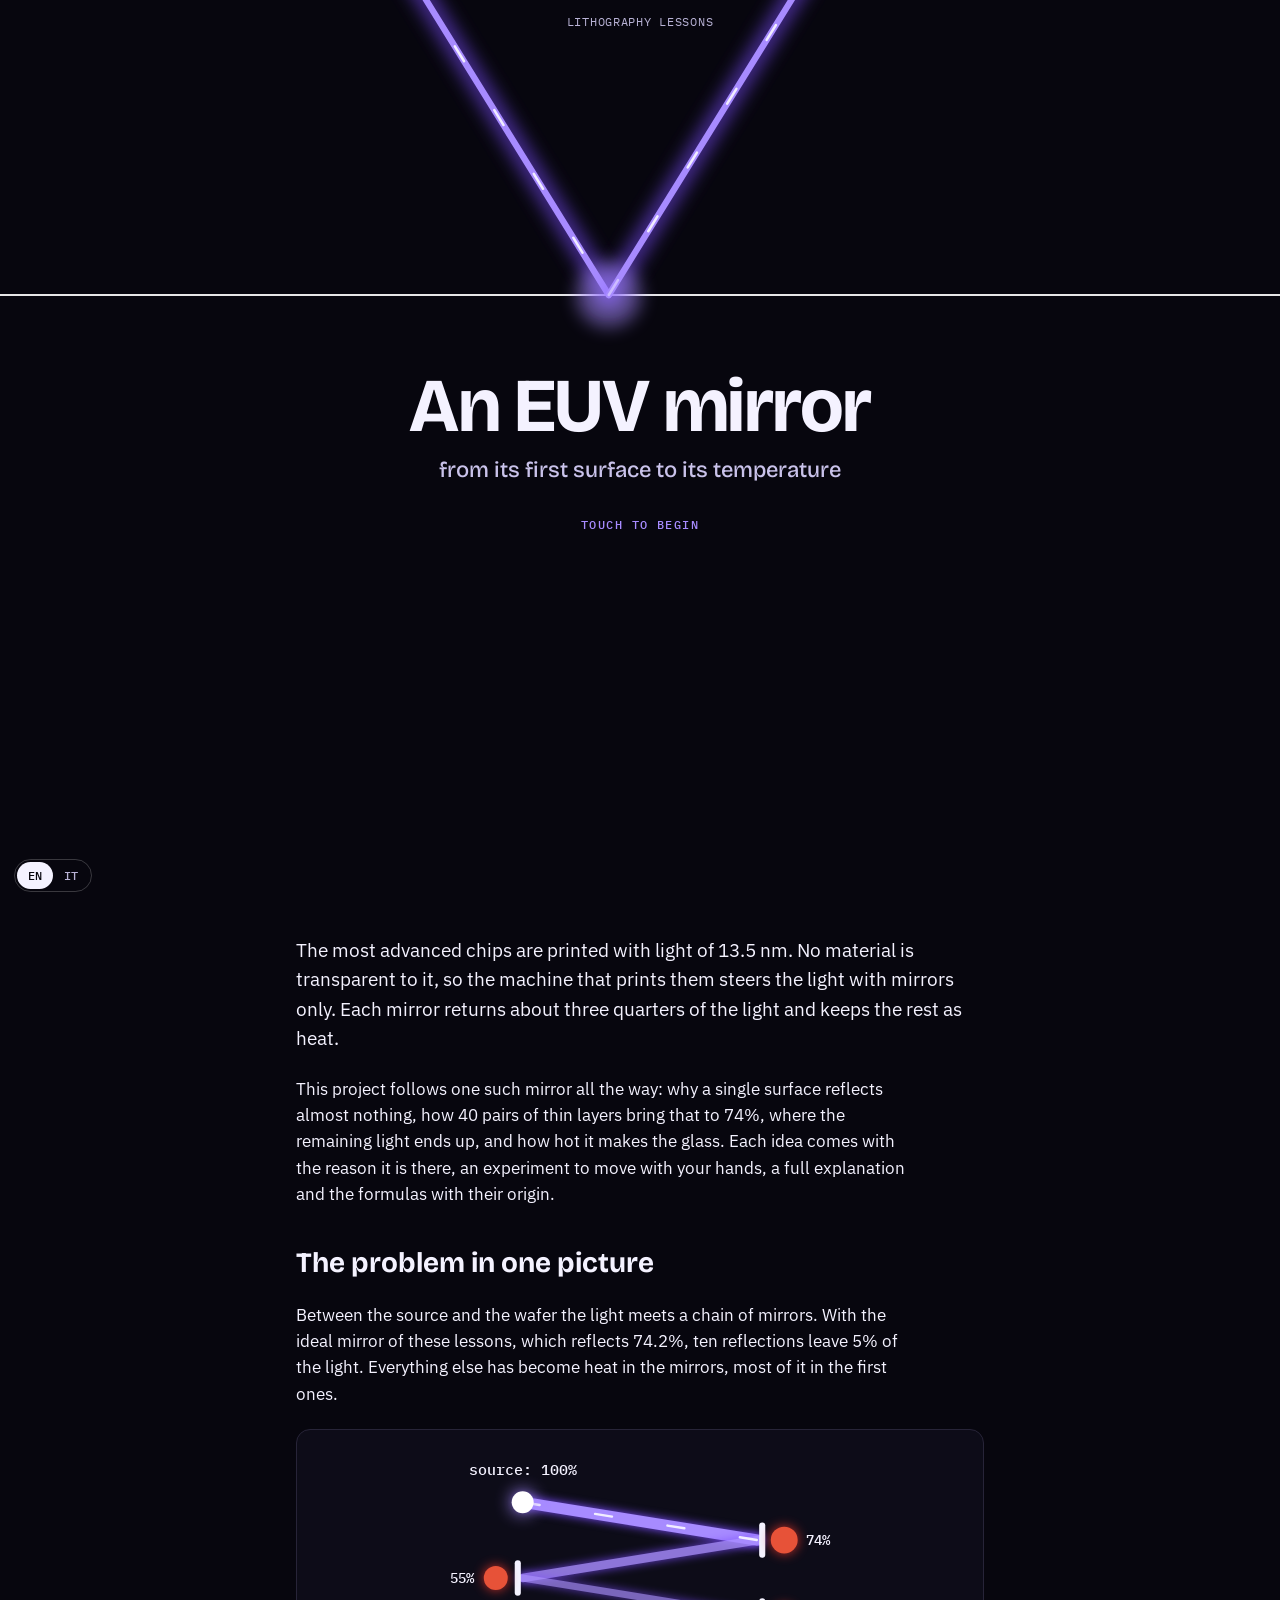
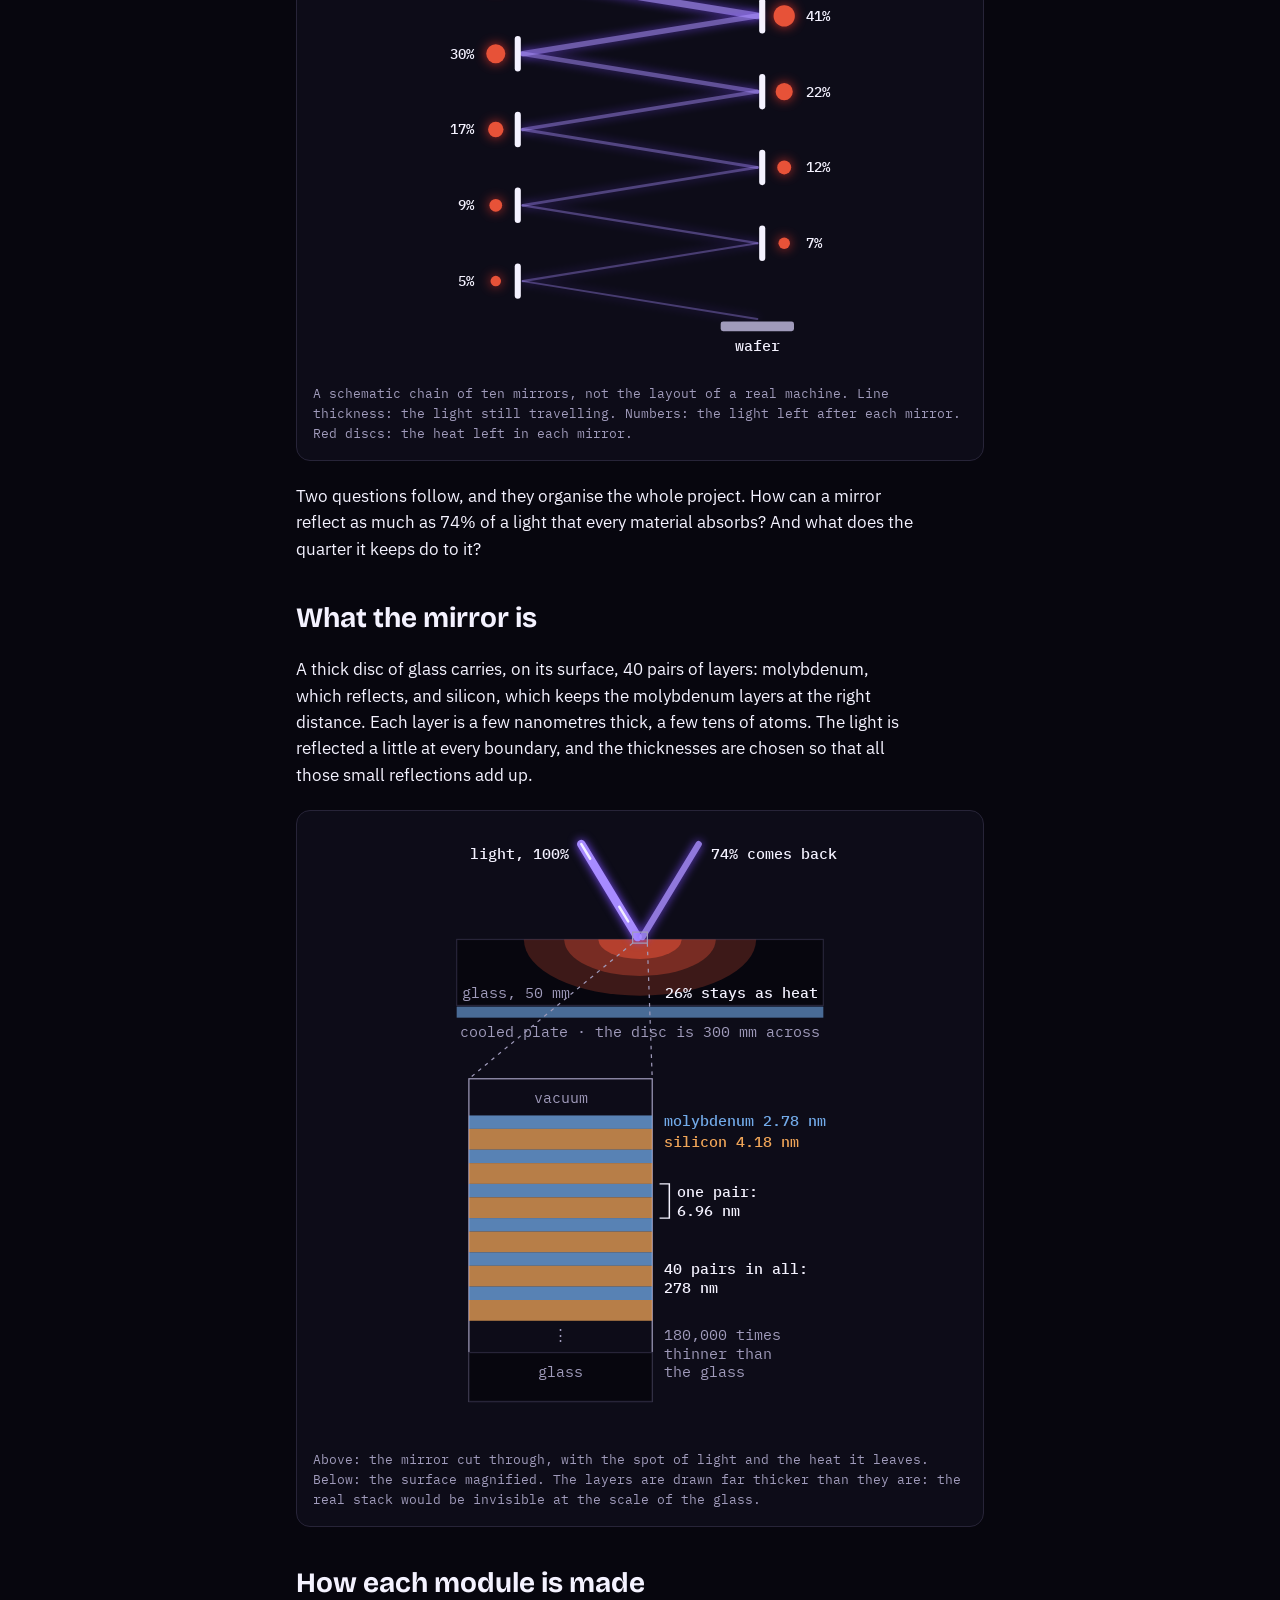
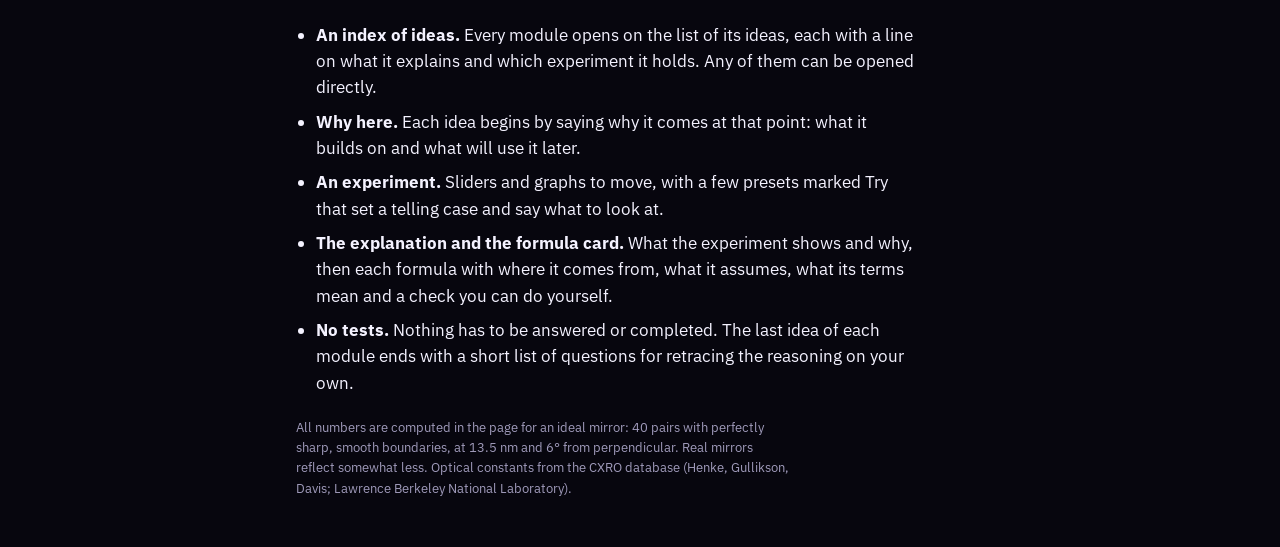
==== commit b0bc249f: "Home: remove the Skip button from the opening Co-Authored-By: Claude Opus 5.5 <noreply@anthropic.com" ====
--- a/index.html
+++ b/index.html
@@ -10,6 +10,7 @@
 <meta name="apple-mobile-web-app-capable" content="yes">
 <meta name="apple-mobile-web-app-status-bar-style" content="black">
 <meta name="apple-mobile-web-app-title" content="Litho Lessons">
+<link rel="manifest" href="manifest.webmanifest">
 <link rel="apple-touch-icon" href="icon-180.png">
 <link rel="icon" href="icon-180.png">
 <link rel="stylesheet" href="https://fonts.googleapis.com/css2?family=Bricolage+Grotesque:opsz,wght@12..96,500;12..96,700&family=IBM+Plex+Sans:wght@400;500;600&family=IBM+Plex+Mono:wght@400;500&display=swap">
@@ -32,7 +33,7 @@
 main { max-width: 720px; margin: 0 auto; padding: 36px 16px calc(48px + env(safe-area-inset-bottom, 0px)); display: flex; flex-direction: column; gap: 22px; }
 main > * { min-width: 0; }
 .bar { display: flex; justify-content: space-between; align-items: center; gap: 12px; }
-.lang { display: inline-flex; border: 1px solid var(--line); border-radius: 999px; padding: 2px; }
+.lang { display: inline-flex; border: 1px solid var(--line); border-radius: 999px; padding: 2px; cursor: pointer; }
 .lang button { font: 500 11px var(--mono); border: 0; background: none; color: var(--muted); padding: 3px 8px; border-radius: 999px; cursor: pointer; }
 .lang button[aria-pressed="true"] { background: var(--ink); color: var(--bg); }
 .eyebrow { font: 12px var(--mono); letter-spacing: .06em; text-transform: uppercase; color: var(--muted); }
@@ -76,7 +77,6 @@
 .stage .b-glow { stroke: #7C4DFF; stroke-linecap: round; filter: url(#blur); }
 .stage .b-core { stroke: #A78BFF; stroke-linecap: round; }
 .b-pulse { stroke: #FFFFFF; stroke-linecap: round; stroke-dasharray: 14 46; opacity: .85; animation: run 1.1s linear infinite; }
-.b-pulse.back { animation-direction: reverse; }
 .stage .b-in { stroke: #A78BFF; stroke-width: 3; stroke-linecap: round; stroke-dasharray: 3 7; opacity: .7; animation: run 1.4s linear infinite; }
 .breath { animation: breath 3.2s ease-in-out infinite; }
 .stage .ring { fill: rgba(7,6,14,.72); stroke: #FFFFFF; stroke-width: 1.6; }
@@ -96,10 +96,8 @@
 #cover p { max-width: none; margin-top: 14px; font: 500 clamp(17px, 4.6vw, 22px) var(--display); color: #C9C2EA; text-wrap: balance; }
 #cover .go { margin-top: 34px; font: 500 12px var(--mono); letter-spacing: .12em; text-transform: uppercase; color: #A78BFF; animation: breath 2s ease-in-out infinite; }
 .sbar { position: absolute; left: 0; right: 0; bottom: 0; display: flex; justify-content: space-between; align-items: center; gap: 10px; padding: 0 14px calc(8px + env(safe-area-inset-bottom, 0px)); }
-#skip { font: 500 12px var(--mono); color: #C9C2EA; background: rgba(255,255,255,.08); border: 0; border-radius: 999px; padding: 6px 11px; text-decoration: none; cursor: pointer; }
 .sbar .lang { border-color: rgba(255,255,255,.2); } .sbar .lang button { background: none; color: #B9B3D6; padding: 6px 11px; font-size: 12px; }
 .sbar .lang button[aria-pressed="true"] { background: #F4F2FF; color: #07060E; }
-#skip { position: absolute; right: 14px; bottom: calc(10px + env(safe-area-inset-bottom, 0px)); opacity: 0; visibility: hidden; }
 html.intro .stage .late, html.intro .tip { opacity: 0; }
 body.locked { overflow: hidden; }
 .draw { stroke-dasharray: 1; animation: draw .7s both; } .draw.out { animation-delay: .45s; }
@@ -124,11 +122,11 @@
     <g class="late" id="through"><line class="b-in" x1="170" y1="236" x2="196" y2="434"/><circle cx="196" cy="434" r="20" fill="url(#hg)"/></g>
     <line class="surf" x1="-1200" y1="236" x2="1600" y2="236"/>
     <g ><line class="b-glow draw" pathLength="1" x1="-174.2" y1="-320" x2="170.0" y2="236" stroke-width="16" opacity=".55"/><line class="b-core draw" pathLength="1" x1="-174.2" y1="-320" x2="170.0" y2="236" stroke-width="5"/><line class="b-pulse" x1="-174.2" y1="-320" x2="170.0" y2="236" stroke-width="2"/></g>
-    <g id="refl"><line class="b-glow draw out" pathLength="1" x1="170.0" y1="236" x2="514.2" y2="-320" stroke-width="16" opacity=".55"/><line class="b-core draw out" pathLength="1" x1="170.0" y1="236" x2="514.2" y2="-320" stroke-width="5"/><line class="b-pulse back" x1="170.0" y1="236" x2="514.2" y2="-320" stroke-width="2"/></g>
+    <g id="refl"><line class="b-glow draw out" pathLength="1" x1="170.0" y1="236" x2="514.2" y2="-320" stroke-width="16" opacity=".55"/><line class="b-core draw out" pathLength="1" x1="170.0" y1="236" x2="514.2" y2="-320" stroke-width="5"/><line class="b-pulse" x1="170.0" y1="236" x2="514.2" y2="-320" stroke-width="2"/></g>
     <circle cx="170" cy="236" r="26" fill="#A78BFF" opacity=".5" filter="url(#blur)"/>
     <a class="late row" data-n="4" href="module-4.html"><rect class="zone" x="-1200" y="40" width="2800" height="150"/><circle class="ring" cx="257" cy="96" r="15"/><text class="bn" x="257" y="101" text-anchor="middle">4</text><text class="mt" x="236" y="93" text-anchor="end">The reflected band</text><text class="mk" x="236" y="110" text-anchor="end">0.64 nm wide</text></a>
+    <a class="late row" data-n="2" href="module-2.html"><rect class="zone" x="-1200" y="236" width="2800" height="44"/><circle class="ring" cx="30" cy="259" r="15"/><text class="bn" x="30" y="264" text-anchor="middle">2</text><text class="mt" x="52" y="258" text-anchor="start">One thin film</text><text class="mk" x="52" y="275" text-anchor="start">reflects 0.61%</text></a>
     <a class="late row" data-n="1" href="module-1.html"><rect class="zone" x="-1200" y="190" width="2800" height="46"/><circle class="ring" cx="352" cy="236" r="15"/><text class="bn" x="352" y="241" text-anchor="middle">1</text><text class="mt" x="330" y="208" text-anchor="end">One surface</text><text class="mk" x="330" y="225" text-anchor="end">reflects 0.16%</text></a>
-    <a class="late row" data-n="2" href="module-2.html"><rect class="zone" x="-1200" y="236" width="2800" height="44"/><circle class="ring" cx="30" cy="259" r="15"/><text class="bn" x="30" y="264" text-anchor="middle">2</text><text class="mt" x="52" y="258" text-anchor="start">One thin film</text><text class="mk" x="52" y="275" text-anchor="start">reflects 0.61%</text></a>
     <a class="late row" data-n="3" href="module-3.html"><rect class="zone" x="-1200" y="280" width="2800" height="132"/><circle class="ring" cx="352" cy="346" r="15"/><text class="bn" x="352" y="351" text-anchor="middle">3</text><text class="mt" x="330" y="343" text-anchor="end">Forty pairs</text><text class="mk" x="330" y="360" text-anchor="end">reflect 74.2%</text></a>
     <a class="late row" data-n="5" href="module-5.html"><rect class="zone" x="-1200" y="412" width="2800" height="62"/><circle class="ring" cx="196" cy="434" r="15"/><text class="bn" x="196" y="439" text-anchor="middle">5</text><text class="mt" x="218" y="431" text-anchor="start">The light that stays</text><text class="mk" x="218" y="448" text-anchor="start">25.8% ends as heat</text></a>
     <a class="late row" data-n="6" href="module-6.html"><rect class="zone" x="-1200" y="474" width="2800" height="92"/><circle class="ring" cx="170" cy="524" r="15"/><text class="bn" x="170" y="529" text-anchor="middle">6</text><text class="mt" x="192" y="521" text-anchor="start">The temperature</text><text class="mk" x="192" y="538" text-anchor="start">154 K above the back</text></a>
@@ -138,7 +136,6 @@
   <div class="eyebrow">Lithography Lessons</div>
   <div class="tip">touch a number</div>
   <div id="cover"><h1>An EUV mirror</h1><p>from its first surface to its temperature</p><div class="go">Touch to begin</div></div>
-  <button id="skip" type="button">Skip</button>
   <div class="sbar"><span class="lang" id="t-lang" role="group" aria-label="Language"><button data-l="en">EN</button><button data-l="it">IT</button></span></div>
 </section>
 <main>
@@ -252,7 +249,7 @@
 // Italian strings keyed by their English source; the choice is shared with the lesson pages.
 const IT = {
   
-  "Skip": "Salta",
+  
   "Touch to begin": "Tocca per iniziare",
   "touch a number": "tocca un numero",
   "An EUV mirror": "Uno specchio EUV",
@@ -349,13 +346,14 @@
 const LANG_KEY = "litho-lang";
 let lang = "en";
 try { lang = localStorage.getItem(LANG_KEY) || ((navigator.language || "").toLowerCase().startsWith("it") ? "it" : "en"); } catch (e) {}
-const tEls = [...document.querySelectorAll("h1, h2, p, figcaption, title, svg text, .how li, .part, .jump a, .mod b, .mod .what, .mod strong, .mod em, .eyebrow, #cover .go, #skip, .tip")].map(e => [e, e.innerHTML]);
+const tEls = [...document.querySelectorAll("h1, h2, p, figcaption, title, svg text, .how li, .part, .jump a, .mod b, .mod .what, .mod strong, .mod em, .eyebrow, #cover .go, .tip")].map(e => [e, e.innerHTML]);
 function translateDom() {
   document.documentElement.lang = lang;
   tEls.forEach(([e, en]) => e.innerHTML = (lang === "it" && IT[en]) || en);
   [...document.getElementById("t-lang").children].forEach(b => b.setAttribute("aria-pressed", b.dataset.l === lang));
 }
-[...document.getElementById("t-lang").children].forEach(b => b.onclick = () => { lang = b.dataset.l; try { localStorage.setItem(LANG_KEY, lang); } catch (e) {} translateDom(); });
+// One control: a press anywhere on it switches to the other language.
+document.getElementById("t-lang").onclick = () => { lang = lang === "it" ? "en" : "it"; try { localStorage.setItem(LANG_KEY, lang); } catch (e) {} translateDom(); };
 translateDom();
 
 // Opening sequence. Without GSAP, or once seen in this session, the page simply shows the map.
@@ -368,7 +366,7 @@
   const mapUi = $(".stage .tip");
   gsap.set([...lays, ...rows, "#glass", "#heat", "#plate", "#through", ...mapUi], { autoAlpha: 0 });
   gsap.set(rows, { y: 8 });
-  gsap.set(["#cover", "#skip"], { autoAlpha: 1 });
+  gsap.set("#cover", { autoAlpha: 1 });
   root.classList.remove("intro");
   const tl = gsap.timeline({ paused: true, defaults: { ease: "power2.out" }, onComplete: done });
   // After the touch the whole sequence runs in 5 s: a dart at first, slowing towards the map.
@@ -385,16 +383,15 @@
   tl.to(["#glass", "#plate"], { autoAlpha: 1, duration: .9 })
     .fromTo("#heat", { autoAlpha: 0, scale: .2, transformOrigin: "170px 474px" }, { autoAlpha: 1, scale: 1, duration: 2.2, ease: "power1.out" }, "<.2");
   // 5. the map
-  tl.to("#skip", { autoAlpha: 0, duration: .5 }).to(rows, { autoAlpha: 1, y: 0, duration: .6, stagger: .28 }).to(mapUi, { autoAlpha: 1, duration: .6 }, "-=.3");
+  tl.to(rows, { autoAlpha: 1, y: 0, duration: .6, stagger: .28 }).to(mapUi, { autoAlpha: 1, duration: .6 }, "-=.3");
   function done() { if (run) run.kill(); document.body.classList.remove("locked"); try { sessionStorage.setItem(SEEN, "1"); } catch (e) {} }
   function open() { tl.pause(0); document.body.classList.add("locked"); scrollTo(0, 0); }
   function finish() { tl.progress(1); done(); }
   stage.addEventListener("click", (e) => {
-    if (tl.progress() === 1 || e.target.closest("#skip, .sbar")) return;
+    if (tl.progress() === 1 || e.target.closest(".sbar")) return;
     if (run || matchMedia("(prefers-reduced-motion: reduce)").matches) return finish();
     run = gsap.to(tl, { progress: 1, duration: 5, ease: "power2.out", onComplete: finish });
   });
-  document.getElementById("skip").onclick = finish;
   if (seen || location.hash) finish(); else open();
 })();
 </script>
